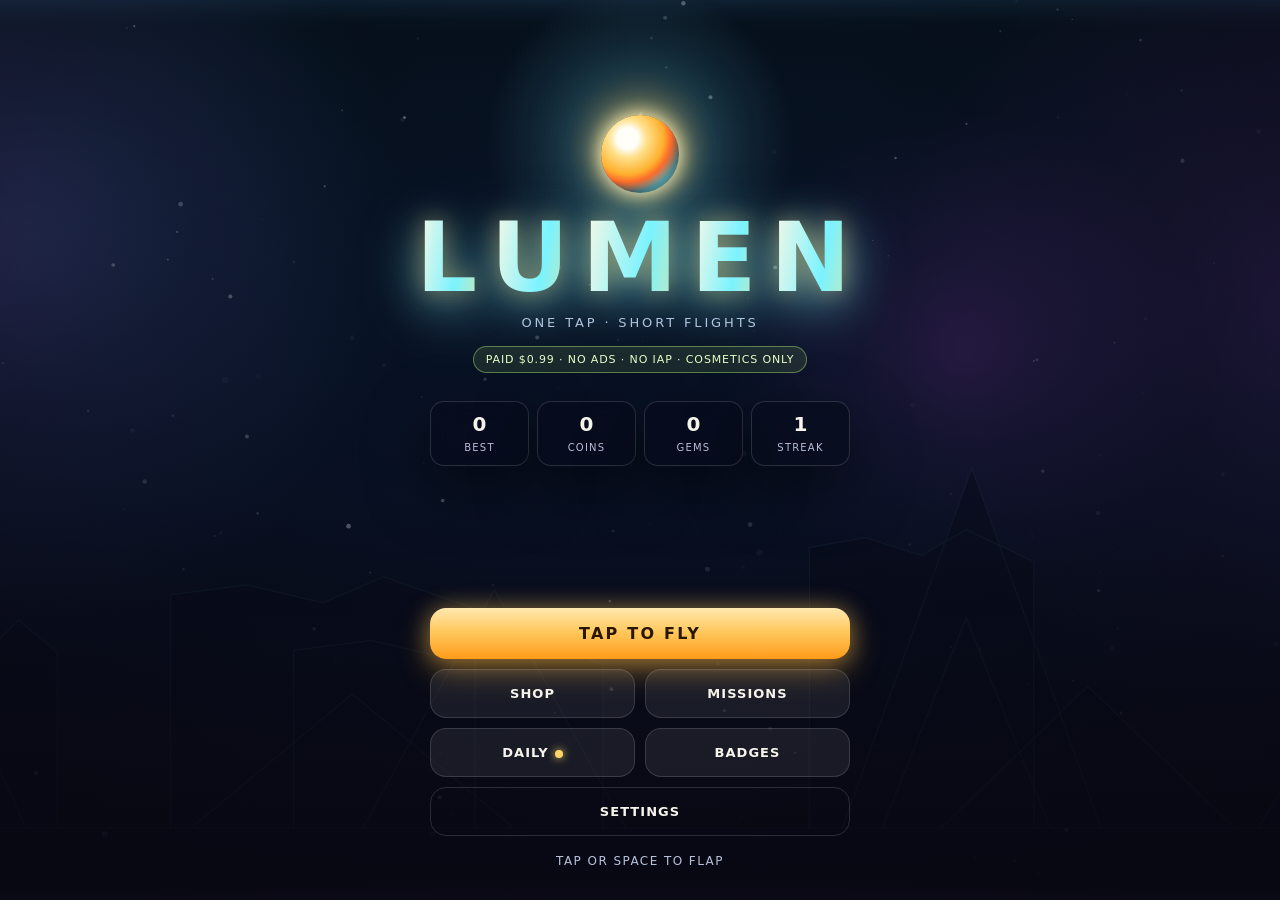
==== Lumen.html @ 9047471d "Add Lumen game files. Commit index.html, styles.css, game.js, README.md, and Lumen.html unchanged.  " ====
<!DOCTYPE html>
<html lang="en">
<head>
  <meta charset="UTF-8" />
  <meta name="viewport" content="width=device-width, initial-scale=1, maximum-scale=1, user-scalable=no, viewport-fit=cover" />
  <meta name="theme-color" content="#070815" />
  <meta name="apple-mobile-web-app-capable" content="yes" />
  <meta name="apple-mobile-web-app-status-bar-style" content="black-translucent" />
  <meta name="mobile-web-app-capable" content="yes" />
  <meta name="description" content="Lumen — a $0.99 one-tap arcade flyer. No ads, no IAP, short flights." />
  <title>Lumen</title>
  <link rel="icon" href="data:image/svg+xml,%3Csvg xmlns='http://www.w3.org/2000/svg' viewBox='0 0 64 64'%3E%3Cdefs%3E%3CradialGradient id='g' cx='50%25' cy='50%25' r='50%25'%3E%3Cstop offset='0' stop-color='%23fff6d4'/%3E%3Cstop offset='.45' stop-color='%23ffc75a'/%3E%3Cstop offset='1' stop-color='%23070815'/%3E%3C/radialGradient%3E%3C/defs%3E%3Ccircle cx='32' cy='32' r='28' fill='url(%23g)'/%3E%3C/svg%3E" />
  <style>
/* Lumen — premium dark-sky UI. Cool flow background, gold rewards, danger rims. */
:root {
  --bg: #070b18;
  --bg-2: #12142c;
  --ink: #f7f4ec;
  --ink-dim: #b7c0d9;
  --gold: #ffd56a;
  --gold-2: #ffb02e;
  --cyan: #7af3ff;
  --pink: #ff6ad5;
  --lime: #c6ff7a;
  --danger: #ff4d5e;
  --panel: rgba(8, 12, 28, 0.72);
  --stroke: rgba(255, 255, 255, 0.14);
  --shadow: 0 22px 60px rgba(0, 0, 0, 0.5);
  --radius: 18px;
  --safe-top: env(safe-area-inset-top, 0px);
  --safe-bottom: env(safe-area-inset-bottom, 0px);
}

* { box-sizing: border-box; margin: 0; padding: 0; }

html, body {
  width: 100%;
  height: 100%;
  height: 100dvh;
  min-height: 100%;
  min-height: -webkit-fill-available;
  overflow: hidden;
  background: var(--bg);
  color: var(--ink);
  font-family: "Avenir Next", "Segoe UI", "SF Pro Display", ui-rounded, system-ui, sans-serif;
  -webkit-font-smoothing: antialiased;
  user-select: none;
  -webkit-user-select: none;
  touch-action: none;
  -webkit-tap-highlight-color: transparent;
}

#app {
  position: relative;
  width: 100%;
  height: 100%;
  overflow: hidden;
}

#game {
  position: absolute;
  inset: 0;
  width: 100%;
  height: 100%;
  display: block;
  z-index: 0;
  pointer-events: none;
}

/* HUD */
#hud {
  position: absolute;
  inset: 0;
  pointer-events: none;
  z-index: 3;
}

#score {
  position: absolute;
  top: calc(22px + var(--safe-top));
  left: 0;
  right: 0;
  text-align: center;
  font-size: 68px;
  font-weight: 800;
  letter-spacing: -2px;
  line-height: 1;
  color: #fff;
  text-shadow:
    0 0 18px rgba(122, 243, 255, .35),
    0 8px 28px rgba(0,0,0,.55);
}

#combo {
  position: absolute;
  top: calc(96px + var(--safe-top));
  left: 0;
  right: 0;
  text-align: center;
  font-size: 18px;
  font-weight: 800;
  color: var(--gold);
  letter-spacing: 3px;
  text-transform: uppercase;
  opacity: 0;
  transform: scale(.8);
  transition: opacity .2s ease, transform .25s cubic-bezier(.2,.8,.2,1);
  text-shadow: 0 0 16px rgba(255, 213, 106, .55);
}
#combo.show { opacity: 1; transform: scale(1); }
#combo.frenzy {
  color: #ff8a5a;
  text-shadow: 0 0 18px rgba(255, 80, 90, .65), 0 0 32px rgba(255, 213, 106, .4);
}

#hud-right {
  position: absolute;
  top: calc(18px + var(--safe-top));
  right: 16px;
  display: flex;
  flex-direction: column;
  gap: 6px;
  align-items: flex-end;
  font-size: 14px;
  font-weight: 700;
}
.pill {
  display: inline-flex;
  align-items: center;
  gap: 6px;
  background: rgba(8,10,22,.62);
  border: 1px solid var(--stroke);
  border-radius: 999px;
  padding: 6px 11px;
  backdrop-filter: blur(10px);
  -webkit-backdrop-filter: blur(10px);
  box-shadow: 0 6px 16px rgba(0,0,0,.25);
}
.dot {
  width: 9px;
  height: 9px;
  border-radius: 50%;
  display: inline-block;
}
.dot.gold { background: var(--gold); box-shadow: 0 0 10px var(--gold); }
.dot.cyan { background: var(--cyan); box-shadow: 0 0 10px var(--cyan); }

#toast {
  position: absolute;
  left: 50%;
  top: 38%;
  transform: translate(-50%, -50%) scale(.86);
  font-size: 30px;
  font-weight: 800;
  letter-spacing: .6px;
  text-align: center;
  pointer-events: none;
  z-index: 5;
  opacity: 0;
  text-shadow: 0 8px 28px rgba(0,0,0,.65), 0 0 22px rgba(122, 243, 255, .35);
  transition: opacity .22s ease, transform .28s cubic-bezier(.2,.8,.2,1);
}
#toast.show {
  opacity: 1;
  transform: translate(-50%, -50%) scale(1);
}

/* Screens & modals */
.screen, .modal {
  position: absolute;
  inset: 0;
  z-index: 8;
  display: flex;
  flex-direction: column;
  align-items: center;
  padding: calc(24px + var(--safe-top)) 22px calc(24px + var(--safe-bottom));
  background: linear-gradient(180deg, rgba(7,11,24,.18) 0%, rgba(7,11,24,.55) 48%, rgba(7,8,18,.84) 100%);
  overflow: hidden auto;
  overscroll-behavior: contain;
  touch-action: pan-y;
  -webkit-overflow-scrolling: touch;
}

.hidden { display: none !important; }

.brand {
  margin-top: 7vh;
  text-align: center;
  position: relative;
}
.brand::before {
  content: "";
  position: absolute;
  left: 50%;
  top: 18%;
  width: 320px;
  height: 320px;
  transform: translate(-50%, -50%);
  background:
    radial-gradient(circle, rgba(255, 213, 106, .32) 0%, rgba(122, 243, 255, .14) 32%, transparent 68%);
  pointer-events: none;
  z-index: -1;
  animation: aura 4.4s ease-in-out infinite;
  border-radius: 50%;
}
.brand h1 {
  font-size: clamp(58px, 17vw, 96px);
  font-weight: 800;
  letter-spacing: .14em;
  line-height: .9;
  background: linear-gradient(100deg, #fff8e4 0%, #7af3ff 28%, #ffe08a 55%, #ff9ad5 78%, #fff8e4 100%);
  background-size: 220% 100%;
  -webkit-background-clip: text;
  background-clip: text;
  color: transparent;
  filter: drop-shadow(0 10px 28px rgba(122, 243, 255, .32));
  animation: logo-shift 6.5s ease-in-out infinite;
}
.tagline {
  margin-top: 14px;
  color: var(--ink-dim);
  font-size: 13px;
  letter-spacing: .22em;
  text-transform: uppercase;
}
.price-badge {
  margin: 16px auto 0;
  display: inline-flex;
  gap: 8px;
  align-items: center;
  font-size: 11px;
  letter-spacing: .08em;
  text-transform: uppercase;
  color: #e7ffc8;
  border: 1px solid rgba(198, 255, 122, .4);
  background: rgba(198, 255, 122, .1);
  border-radius: 999px;
  padding: 6px 12px;
}

.stats-row {
  display: grid;
  grid-template-columns: repeat(4, 1fr);
  gap: 8px;
  margin-top: 28px;
  width: min(420px, 100%);
}
.stat {
  min-width: 0;
  background: var(--panel);
  border: 1px solid var(--stroke);
  border-radius: 14px;
  padding: 10px 8px;
  text-align: center;
  box-shadow: var(--shadow);
  backdrop-filter: blur(12px);
  -webkit-backdrop-filter: blur(12px);
}
.stat b { display: block; font-size: 20px; }
.stat span { color: var(--ink-dim); font-size: 10px; letter-spacing: .12em; text-transform: uppercase; }

.actions {
  margin-top: auto;
  width: min(420px, 100%);
  display: flex;
  flex-direction: column;
  gap: 10px;
  padding-bottom: 8px;
}
.btn {
  appearance: none;
  border: 1px solid var(--stroke);
  background: rgba(255,255,255,.07);
  color: var(--ink);
  font: inherit;
  font-weight: 700;
  letter-spacing: .08em;
  text-transform: uppercase;
  font-size: 13px;
  padding: 16px 18px;
  border-radius: 16px;
  cursor: pointer;
  width: 100%;
  touch-action: manipulation;
  -webkit-tap-highlight-color: transparent;
  transition: transform .16s cubic-bezier(.2,.8,.2,1), background .16s, box-shadow .2s;
}
.btn:hover { background: rgba(255,255,255,.12); }
.btn:active { transform: scale(.97); }
.btn.primary {
  background: linear-gradient(180deg, #ffe9b0 0%, #ffc75a 48%, #ff9b1a 100%);
  color: #2a1600;
  border: none;
  box-shadow: 0 10px 32px rgba(255, 176, 46, .45), 0 0 22px rgba(255, 213, 106, .35);
  font-size: 16px;
  letter-spacing: .14em;
  animation: cta-pulse 2.4s ease-in-out infinite;
}
.btn.gold {
  background: linear-gradient(180deg, #ffe08a, #ffb02e);
  color: #2a1a00;
  border: none;
}
.btn.ghost { background: transparent; }
.btn.row {
  display: flex;
  gap: 10px;
  padding: 0;
  background: none;
  border: none;
  width: 100%;
  animation: none;
}
.btn.row > .btn { flex: 1; }

.hint {
  text-align: center;
  color: var(--ink-dim);
  font-size: 12px;
  letter-spacing: .12em;
  text-transform: uppercase;
  margin-top: 8px;
}

/* Game over */
#screen-over { justify-content: safe center; padding-top: 12px; padding-bottom: 12px; }
.over-card {
  width: min(440px, 100%);
  background: var(--panel);
  border: 1px solid var(--stroke);
  border-radius: 24px;
  padding: 12px 18px 14px;
  box-shadow: var(--shadow), 0 0 40px rgba(122, 243, 255, .08);
  backdrop-filter: blur(18px);
  -webkit-backdrop-filter: blur(18px);
  text-align: center;
}
.over-kicker {
  color: var(--gold);
  font-size: 13px;
  letter-spacing: .18em;
  text-transform: uppercase;
  min-height: 1.2em;
  font-weight: 800;
  text-shadow: 0 0 14px rgba(255, 213, 106, .45);
}
.over-card h2 {
  display: none;
}
#over-score {
  font-size: 56px;
  font-weight: 800;
  letter-spacing: -2px;
  line-height: 1;
  margin: 0 0 2px;
  text-shadow: 0 0 24px rgba(122, 243, 255, .25);
}
#over-best { color: var(--ink-dim); font-size: 14px; }
#over-away {
  margin-top: 8px;
  font-weight: 700;
  color: var(--cyan);
  min-height: 1.3em;
}
.earn-row {
  display: flex;
  justify-content: center;
  gap: 16px;
  margin: 12px 0 4px;
  font-weight: 700;
  color: var(--gold);
}
.progress-block { margin: 16px 0 8px; text-align: left; }
.progress-label {
  display: flex;
  justify-content: space-between;
  font-size: 11px;
  letter-spacing: .1em;
  text-transform: uppercase;
  color: var(--ink-dim);
  margin-bottom: 6px;
}
.bar {
  height: 8px;
  background: rgba(255,255,255,.08);
  border-radius: 99px;
  overflow: hidden;
}
.bar > span {
  display: block;
  height: 100%;
  width: 0;
  border-radius: 99px;
  background: linear-gradient(90deg, var(--cyan), var(--gold));
  box-shadow: 0 0 10px rgba(255, 213, 106, .45);
  transition: width .55s cubic-bezier(.2,.8,.2,1);
}
.mission-mini {
  text-align: left;
  margin: 10px 0 14px;
  font-size: 13px;
  color: var(--ink-dim);
}
.mission-mini li { list-style: none; padding: 4px 0; }
.mission-mini .done { color: var(--lime); }

/* Modals */
.modal { z-index: 10; background: rgba(5,8,18,.86); }
.modal-card {
  width: min(520px, 100%);
  margin: auto;
  background: var(--panel);
  border: 1px solid var(--stroke);
  border-radius: 24px;
  padding: 20px 18px 16px;
  box-shadow: var(--shadow);
  max-height: 100%;
  overflow: auto;
  backdrop-filter: blur(18px);
  -webkit-backdrop-filter: blur(18px);
}
.modal-card h2 {
  letter-spacing: .16em;
  text-transform: uppercase;
  font-size: 16px;
  margin-bottom: 4px;
}
.sub { color: var(--ink-dim); font-size: 13px; margin-bottom: 14px; }

.shop-grid, .ach-list {
  display: grid;
  gap: 10px;
}
.shop-grid { grid-template-columns: 1fr 1fr; }
.item, .ach {
  border: 1px solid var(--stroke);
  background: rgba(255,255,255,.04);
  border-radius: 16px;
  padding: 12px;
  text-align: left;
  cursor: pointer;
  color: inherit;
  font: inherit;
  touch-action: manipulation;
  transition: transform .16s ease, border-color .16s ease, box-shadow .16s ease;
}
.item:active, .ach:active { transform: scale(.98); }
.item.owned { border-color: rgba(122,243,255,.4); }
.item.equipped { border-color: var(--gold); box-shadow: 0 0 0 1px rgba(255,213,106,.55) inset, 0 0 16px rgba(255,213,106,.15); }
.item h3, .ach h3 { font-size: 14px; letter-spacing: .04em; }
.item p, .ach p { color: var(--ink-dim); font-size: 12px; margin-top: 4px; }
.price { color: var(--gold); font-weight: 700; font-size: 12px; margin-top: 8px; }
.swatch {
  width: 100%;
  height: 36px;
  border-radius: 10px;
  margin-bottom: 8px;
  background: radial-gradient(circle at 50% 50%, #fff, #888);
}

.section-title {
  margin: 16px 0 8px;
  font-size: 11px;
  letter-spacing: .16em;
  text-transform: uppercase;
  color: var(--ink-dim);
}

/* Calendar */
.streak-hero {
  display: flex;
  justify-content: space-between;
  align-items: center;
  background: rgba(255,255,255,.04);
  border: 1px solid var(--stroke);
  border-radius: 16px;
  padding: 12px 14px;
  margin-bottom: 14px;
}
.streak-hero b { font-size: 28px; }
.week {
  display: grid;
  grid-template-columns: repeat(7, 1fr);
  gap: 6px;
  margin-bottom: 14px;
}
.day {
  border: 1px solid var(--stroke);
  border-radius: 12px;
  padding: 8px 4px;
  text-align: center;
  font-size: 11px;
  background: rgba(255,255,255,.03);
}
.day .n { font-weight: 800; font-size: 14px; }
.day.claimed { border-color: rgba(198,255,122,.5); background: rgba(198,255,122,.1); }
.day.today { border-color: var(--gold); box-shadow: 0 0 12px rgba(255,213,106,.25); }
.month {
  display: grid;
  grid-template-columns: repeat(7, 1fr);
  gap: 4px;
}
.mday {
  aspect-ratio: 1;
  display: grid;
  place-items: center;
  font-size: 11px;
  border-radius: 8px;
  color: var(--ink-dim);
}
.mday.claimed { background: rgba(122,243,255,.18); color: var(--ink); }
.mday.today { outline: 1px solid var(--gold); color: var(--gold); }

.wallet {
  display: flex;
  gap: 10px;
  justify-content: flex-end;
  margin-bottom: 10px;
  font-weight: 700;
  font-size: 13px;
}

.toggle-row {
  display: flex;
  justify-content: space-between;
  align-items: center;
  padding: 12px 0;
  border-bottom: 1px solid var(--stroke);
  font-size: 14px;
}

.claim-dot {
  display: inline-block;
  width: 8px;
  height: 8px;
  margin-left: 6px;
  border-radius: 50%;
  background: var(--gold);
  box-shadow: 0 0 8px var(--gold);
  vertical-align: middle;
}

.enter .brand,
.enter .stats-row,
.enter .actions,
.enter .over-card,
.enter .modal-card {
  animation: rise .5s cubic-bezier(.2,.85,.2,1);
}

@keyframes logo-shift {
  0%, 100% { background-position: 0% 50%; }
  50% { background-position: 100% 50%; }
}
@keyframes aura {
  0%, 100% { opacity: .75; transform: translate(-50%, -50%) scale(1); }
  50% { opacity: 1; transform: translate(-50%, -50%) scale(1.12); }
}
@keyframes cta-pulse {
  0%, 100% { box-shadow: 0 10px 32px rgba(255, 176, 46, .42), 0 0 18px rgba(255, 213, 106, .3); }
  50% { box-shadow: 0 12px 40px rgba(255, 176, 46, .62), 0 0 28px rgba(255, 213, 106, .5); }
}
@keyframes rise {
  from { opacity: 0; transform: translateY(22px) scale(.97); }
  to { opacity: 1; transform: none; }
}

@media (max-height: 700px) {
  .brand { margin-top: 3vh; }
  .brand h1 { font-size: 56px; }
  #over-score { font-size: 52px; }
}

/* Animated title logo */
.logo-mark {
  width: 78px;
  height: 78px;
  margin: 28px auto 22px;
  border-radius: 50%;
  background:
    radial-gradient(circle at 34% 30%, #fffef8 0 14%, #ffe08a 26%, #ffb02e 48%, #ff6a2a 58%, transparent 72%),
    radial-gradient(circle at 68% 70%, rgba(122,243,255,.7), transparent 55%);
  box-shadow:
    0 0 18px rgba(255, 246, 200, .95),
    0 0 36px rgba(255, 213, 106, .85),
    0 0 70px rgba(122, 243, 255, .5);
  animation: logo-orb 2.6s ease-in-out infinite;
  position: relative;
}
.logo-mark::after,
.logo-mark::before { content: none; }

.brand h1 span {
  display: inline-block;
  background: linear-gradient(100deg, #fff8e4 0%, #7af3ff 28%, #ffe08a 55%, #ff9ad5 78%, #fff8e4 100%);
  background-size: 220% 100%;
  -webkit-background-clip: text;
  background-clip: text;
  color: transparent;
  animation: letter-float 3.2s ease-in-out infinite, logo-shift 6.5s ease-in-out infinite;
  filter: drop-shadow(0 0 12px rgba(255, 213, 106, .45)) drop-shadow(0 8px 22px rgba(122, 243, 255, .4));
}
.brand h1 span:nth-child(2) { animation-delay: .08s, 0s; }
.brand h1 span:nth-child(3) { animation-delay: .16s, 0s; }
.brand h1 span:nth-child(4) { animation-delay: .24s, 0s; }
.brand h1 span:nth-child(5) { animation-delay: .32s, 0s; }

@keyframes logo-orb {
  0%, 100% { box-shadow:
    0 0 18px rgba(255, 246, 200, .95),
    0 0 36px rgba(255, 213, 106, .85),
    0 0 70px rgba(122, 243, 255, .5); }
  50% { box-shadow:
    0 0 22px rgba(255, 246, 200, 1),
    0 0 48px rgba(255, 213, 106, .95),
    0 0 90px rgba(122, 243, 255, .65); }
}
@keyframes logo-ring {
  0% { transform: translateX(-50%) scale(.85); opacity: .8; }
  100% { transform: translateX(-50%) scale(1.45); opacity: 0; }
}
@keyframes letter-float {
  0%, 100% { transform: translateY(0) scale(1); }
  50% { transform: translateY(-9px) scale(1.04); }
}

/* End-of-run tally */
.tally {
  list-style: none;
  margin: 8px 0 2px;
  text-align: left;
  font-size: 13px;
}
.tally li {
  display: flex;
  justify-content: space-between;
  padding: 3px 0;
  border-bottom: 1px solid rgba(255,255,255,.06);
  color: var(--ink-dim);
  letter-spacing: .06em;
  text-transform: uppercase;
  font-size: 11px;
}
.tally li b {
  color: var(--ink);
  font-size: 14px;
  letter-spacing: 0;
  text-transform: none;
}
.tally li.pop b {
  animation: tally-pop .28s cubic-bezier(.2,.8,.2,1);
  color: var(--gold);
}

@keyframes tally-pop {
  from { transform: scale(1.25); color: #fff; }
  to { transform: scale(1); }
}

/* Treasure chest */
.chest-card {
  width: min(440px, 100%);
  margin-top: auto;
  margin-bottom: auto;
  background: var(--panel);
  border: 1px solid var(--stroke);
  border-radius: 24px;
  padding: 20px 20px 18px;
  box-shadow: var(--shadow), 0 0 50px rgba(255, 213, 106, .15);
  backdrop-filter: blur(18px);
  -webkit-backdrop-filter: blur(18px);
  text-align: center;
}
.chest-kicker {
  color: var(--gold);
  letter-spacing: .2em;
  text-transform: uppercase;
  font-size: 12px;
  font-weight: 800;
}
.chest-kicker { margin-bottom: 6px; }
.chest-visual {
  width: 168px;
  height: 150px;
  margin: 8px auto 10px;
  position: relative;
  filter: drop-shadow(0 12px 28px rgba(0,0,0,.5));
  overflow: visible;
}
.chest-body {
  position: absolute;
  left: 18px;
  right: 18px;
  bottom: 8px;
  height: 54px;
  background: linear-gradient(180deg, #e8b14a, #b07518);
  border-radius: 6px 6px 10px 10px;
  box-shadow: inset 0 2px 0 rgba(255,255,255,.3);
}
.chest-body::after {
  content: "";
  position: absolute;
  left: 50%;
  top: 12px;
  width: 16px;
  height: 16px;
  transform: translateX(-50%);
  border-radius: 50%;
  background: radial-gradient(circle at 35% 35%, #fff6c8, #ffd56a 40%, #c47a10);
  box-shadow: 0 0 10px rgba(255, 213, 106, .8);
}
.chest-lid {
  position: absolute;
  left: 14px;
  right: 14px;
  top: 48px;
  height: 36px;
  background: linear-gradient(180deg, #ffe08a, #d89a2a);
  border-radius: 12px 12px 4px 4px;
  transform-origin: 10px 90%;
  transition: transform .45s cubic-bezier(.2,.8,.2,1);
  z-index: 2;
  box-shadow: inset 0 2px 0 rgba(255,255,255,.35);
}
.chest-visual.open .chest-lid {
  transform: rotate(-52deg);
}
.chest-visual.closed .chest-lid { top: 48px; }
.chest-kicker { position: relative; z-index: 4; }
.chest-glow {
  position: absolute;
  left: 50%;
  top: 40%;
  width: 20px;
  height: 20px;
  border-radius: 50%;
  background: #fff6c8;
  transform: translate(-50%, -50%) scale(0);
  opacity: 0;
  box-shadow: 0 0 30px 12px rgba(255, 213, 106, .8);
  transition: transform .5s ease, opacity .5s ease;
}
.chest-visual.open .chest-glow {
  transform: translate(-50%, -80%) scale(1.8);
  opacity: 1;
}
.chest-loot {
  list-style: none;
  min-height: 48px;
  margin: 8px 0 14px;
}
.chest-loot li {
  padding: 6px 0;
  font-weight: 700;
  color: var(--gold);
  opacity: 0;
  transform: translateY(8px);
  animation: loot-in .35s ease forwards;
}
.chest-loot li:nth-child(2) { animation-delay: .12s; }
.chest-loot li:nth-child(3) { animation-delay: .24s; }
.chest-loot li:nth-child(4) { animation-delay: .36s; }
@keyframes loot-in {
  to { opacity: 1; transform: none; }
}

#btn-open-chest { margin-top: 10px; }

</style>
</head>
<body>
  <div id="app">
    <canvas id="game"></canvas>

    <div id="hud" class="hidden">
      <div id="score">0</div>
      <div id="combo">x2</div>
      <div id="hud-right">
        <div class="pill"><i class="dot gold"></i><span id="hud-coins">0</span></div>
        <div class="pill"><i class="dot cyan"></i><span id="hud-gems">0</span></div>
      </div>
    </div>
    <div id="toast"></div>

    <div id="screen-title" class="screen">
      <div class="brand">
        <div class="logo-mark" aria-hidden="true"></div>
        <h1><span>L</span><span>U</span><span>M</span><span>E</span><span>N</span></h1>
        <div class="tagline">One tap · short flights</div>
        <div class="price-badge">Paid $0.99 · No ads · No IAP · Cosmetics only</div>
      </div>
      <div class="stats-row">
        <div class="stat"><b id="title-best">0</b><span>Best</span></div>
        <div class="stat"><b id="title-coins">0</b><span>Coins</span></div>
        <div class="stat"><b id="title-gems">0</b><span>Gems</span></div>
        <div class="stat"><b id="title-streak">0</b><span>Streak</span></div>
      </div>
      <div class="actions">
        <button class="btn primary" id="btn-play">Tap to fly</button>
        <div class="btn row">
          <button class="btn" id="btn-shop">Shop</button>
          <button class="btn" id="btn-missions">Missions</button>
        </div>
        <div class="btn row">
          <button class="btn" id="btn-daily">Daily</button>
          <button class="btn" id="btn-achievements">Badges</button>
        </div>
        <button class="btn ghost" id="btn-settings">Settings</button>
        <div class="hint">Tap or space to flap</div>
      </div>
    </div>

    <div id="screen-over" class="screen hidden">
      <div class="over-card">
        <div class="over-kicker" id="over-kicker"></div>
        <h2>Flight</h2>
        <div id="over-score">0</div>
        <div id="over-best">Best 0</div>
        <div id="over-away"></div>
        <ul class="tally" id="over-tally"></ul>
        <div class="earn-row">
          <span id="over-coins">+0 coins</span>
          <span id="over-gems">+0 gems</span>
        </div>
        <div class="progress-block">
          <div class="progress-label">
            <span id="unlock-label">Next unlock</span>
            <span id="unlock-frac">0 / 0</span>
          </div>
          <div class="bar"><span id="unlock-bar"></span></div>
        </div>
        <ul class="mission-mini" id="over-missions"></ul>
        <button class="btn primary" id="btn-restart">Tap to fly again</button>
        <button class="btn gold hidden" id="btn-open-chest">Open the chest</button>
        <div class="btn row" style="margin-top:10px">
          <button class="btn" id="btn-over-shop">Shop</button>
          <button class="btn" id="btn-over-menu">Menu</button>
        </div>
        <div class="hint" style="margin-top:12px">Instant restart · under a second</div>
      </div>
    </div>


    <div id="screen-chest" class="screen hidden">
      <div class="chest-card">
        <div class="chest-kicker">Flight spoils</div>
        <div id="chest-visual" class="chest-visual closed">
          <div class="chest-lid"></div>
          <div class="chest-body"></div>
          <div class="chest-glow"></div>
        </div>
        <h2 id="chest-title">A light-chest</h2>
        <p class="sub" id="chest-sub">Something stirs inside.</p>
        <ul class="chest-loot" id="chest-loot"></ul>
        <button class="btn primary" id="btn-chest-open">Open</button>
        <button class="btn hidden" id="btn-chest-done">Continue</button>
      </div>
    </div>
    <div id="modal-shop" class="modal hidden">
      <div class="modal-card">
        <h2>Shop</h2>
        <p class="sub">Cosmetic skins and trails only. Nothing here changes how the game plays.</p>
        <div class="wallet">
          <span><i class="dot gold"></i> <span data-coins>0</span></span>
          <span><i class="dot cyan"></i> <span data-gems>0</span></span>
        </div>
        <div class="section-title">Skins</div>
        <div class="shop-grid" id="shop-skins"></div>
        <div class="section-title">Trails</div>
        <div class="shop-grid" id="shop-trails"></div>
        <button class="btn" id="btn-shop-close" style="margin-top:16px">Close</button>
      </div>
    </div>

    <div id="modal-achievements" class="modal hidden">
      <div class="modal-card">
        <h2>Badges</h2>
        <p class="sub">Milestone achievements. Progress is saved on this device.</p>
        <div class="ach-list" id="ach-list"></div>
        <button class="btn" id="btn-ach-close" style="margin-top:16px">Close</button>
      </div>
    </div>

    <div id="modal-daily" class="modal hidden">
      <div class="modal-card">
        <h2>Daily light</h2>
        <p class="sub">Log in each day for a reward. Miss a day and the streak starts over — you can still fly anytime.</p>
        <div class="streak-hero">
          <div>
            <div class="section-title" style="margin:0">Current streak</div>
            <b id="daily-streak">0 days</b>
          </div>
          <div>
            <div class="section-title" style="margin:0">Longest</div>
            <b id="daily-longest">0</b>
          </div>
        </div>
        <div class="section-title">This week's rewards</div>
        <div class="week" id="daily-week"></div>
        <button class="btn gold" id="btn-claim-daily">Claim today's reward</button>
        <div class="section-title">Login calendar</div>
        <div class="month" id="daily-month"></div>
        <button class="btn" id="btn-daily-close" style="margin-top:16px">Close</button>
      </div>
    </div>

    <div id="modal-missions" class="modal hidden">
      <div class="modal-card">
        <h2>Daily missions</h2>
        <p class="sub" id="missions-date">Three fresh challenges every day.</p>
        <div class="ach-list" id="mission-list"></div>
        <button class="btn" id="btn-missions-close" style="margin-top:16px">Close</button>
      </div>
    </div>

    <div id="modal-settings" class="modal hidden">
      <div class="modal-card">
        <h2>Settings</h2>
        <p class="sub">Lumen is a paid $0.99 game. No ads, no in-app purchases, no pay-to-win. Everything is saved in this browser with localStorage.</p>
        <div class="toggle-row">
          <span>Sound</span>
          <button class="btn" id="tog-sound" style="width:auto;padding:8px 14px">On</button>
        </div>
        <div class="toggle-row">
          <span>Haptics</span>
          <button class="btn" id="tog-haptics" style="width:auto;padding:8px 14px">On</button>
        </div>
        <div class="toggle-row">
          <span>Games played</span>
          <b id="stat-games">0</b>
        </div>
        <div class="toggle-row">
          <span>Lifetime gates</span>
          <b id="stat-gates">0</b>
        </div>
        <button class="btn" id="btn-settings-close" style="margin-top:16px">Close</button>
      </div>
    </div>
  </div>
  <script>
// Lumen — one-tap arcade flyer. Paid $0.99 positioning: no ads, no IAP, cosmetics only.
(function () {
  "use strict";

  const STORAGE_KEY = "lumen.save.v1";
  const $ = (id) => document.getElementById(id);

  const SKINS = [
    { id: "ember",  name: "Ember",  desc: "The first light.",       coins: 0,   gems: 0, core: "#fff6d4", mid: "#ffb02e", glow: "#ff6a2a" },
    { id: "aurora", name: "Aurora", desc: "A northern ribbon.",     coins: 75,  gems: 0, core: "#f4ffff", mid: "#6ef0ff", glow: "#ff6ad5" },
    { id: "void",   name: "Void",   desc: "A quiet dark star.",     coins: 100, gems: 0, core: "#f0e7ff", mid: "#7a5cff", glow: "#2a0a4a" },
    { id: "ice",    name: "Ice",    desc: "Cold and precise.",      coins: 125, gems: 0, core: "#ffffff", mid: "#9de8ff", glow: "#3d8cff" },
    { id: "rose",   name: "Rose",   desc: "Warm dusk bloom.",       coins: 125, gems: 0, core: "#ffe8f4", mid: "#ff6ad5", glow: "#ff3d7a" },
    { id: "gold",   name: "Gold",   desc: "A little too proud.",    coins: 150, gems: 0, core: "#fff4c2", mid: "#ffc75a", glow: "#ff8a00" },
    { id: "toxic",  name: "Toxic",  desc: "Unreasonably bright.",   coins: 175, gems: 0, core: "#f5ffd4", mid: "#b6ff6a", glow: "#3dff7a" },
    { id: "nova",   name: "Nova",   desc: "A brief supernova.",     coins: 250, gems: 5, core: "#ffffff", mid: "#ffd6ff", glow: "#ff6ad5" },
    { id: "prism",  name: "Prism",  desc: "Every color at once.",   coins: 0,   gems: 20, core: "#ffffff", mid: "#6ef0ff", glow: "#ff6ad5", prism: true }
  ];

  const TRAILS = [
    { id: "spark",    name: "Spark",    desc: "Short bright sparks.", coins: 0,   gems: 0, style: "spark" },
    { id: "comet",    name: "Comet",    desc: "A long tapering tail.", coins: 80,  gems: 0, style: "comet" },
    { id: "ribbon",   name: "Ribbon",   desc: "A soft silk stream.", coins: 120, gems: 0, style: "ribbon" },
    { id: "stardust", name: "Stardust", desc: "Twinkling grit.",     coins: 150, gems: 0, style: "stardust" },
    { id: "ghost",    name: "Ghost",    desc: "Afterimages.",        coins: 180, gems: 0, style: "ghost" },
    { id: "fire",     name: "Fire",     desc: "A little reckless.",  coins: 200, gems: 0, style: "fire" },
    { id: "pixel",    name: "Pixel",    desc: "Chunky and honest.",  coins: 0,   gems: 10, style: "pixel" }
  ];

  const ACHIEVEMENTS = [
    { id: "first_flight", name: "First light",     desc: "Finish a flight.",                 test: (s) => s.games >= 1 },
    { id: "score_10",     name: "Warming up",      desc: "Score 10 in a single flight.",     test: (s) => s.best >= 10 },
    { id: "score_25",     name: "In the flow",     desc: "Score 25 in a single flight.",     test: (s) => s.best >= 25 },
    { id: "score_50",     name: "Lantern keeper",  desc: "Score 50 in a single flight.",     test: (s) => s.best >= 50 },
    { id: "score_100",    name: "Beacon",          desc: "Score 100 in a single flight.",    test: (s) => s.best >= 100 },
    { id: "games_10",     name: "Regular",         desc: "Play 10 flights.",                 test: (s) => s.games >= 10 },
    { id: "games_25",     name: "Night shift",     desc: "Play 25 flights.",                 test: (s) => s.games >= 25 },
    { id: "games_50",     name: "Devoted",         desc: "Play 50 flights.",                 test: (s) => s.games >= 50 },
    { id: "coins_100",    name: "Pocketful",       desc: "Collect 100 coins lifetime.",      test: (s) => s.totalCoins >= 100 },
    { id: "coins_500",    name: "Treasury",        desc: "Collect 500 coins lifetime.",      test: (s) => s.totalCoins >= 500 },
    { id: "first_gem",    name: "Sparkle",         desc: "Collect a gem.",                   test: (s) => s.totalGems >= 1 },
    { id: "first_skin",   name: "New coat",        desc: "Unlock a cosmetic skin.",          test: (s) => s.unlockedSkins.length >= 2 },
    { id: "first_trail",  name: "Afterglow",       desc: "Unlock a trail.",                  test: (s) => s.unlockedTrails.length >= 2 },
    { id: "streak_3",     name: "Three dawns",     desc: "Reach a 3-day login streak.",      test: (s) => s.longestStreak >= 3 },
    { id: "streak_7",     name: "Week of light",   desc: "Reach a 7-day login streak.",      test: (s) => s.longestStreak >= 7 },
    { id: "streak_14",    name: "Fortnight",       desc: "Reach a 14-day login streak.",     test: (s) => s.longestStreak >= 14 },
    { id: "near_5_run",   name: "Close shaves",    desc: "Get 5 near-misses in one flight.", test: (s) => s.bestNearRun >= 5 },
    { id: "combo_8",      name: "On fire",         desc: "Reach an 8x combo.",               test: (s) => s.bestCombo >= 8 },
    { id: "gates_200",    name: "Pathfinder",      desc: "Pass 200 gates lifetime.",         test: (s) => s.totalGates >= 200 },
    { id: "near_50",      name: "Brush with fate", desc: "50 near-misses lifetime.",         test: (s) => s.totalNearMisses >= 50 }
  ];

  const WEEK_REWARDS = [
    { coins: 25,  gems: 0 },
    { coins: 35,  gems: 0 },
    { coins: 45,  gems: 1 },
    { coins: 55,  gems: 0 },
    { coins: 70,  gems: 0 },
    { coins: 90,  gems: 2 },
    { coins: 120, gems: 5 }
  ];

  const MISSION_POOL = [
    { key: "runs20",     name: "Score 20 three times",   target: 3,  reward: { coins: 40, gems: 0 } },
    { key: "runs10",     name: "Score 10 five times",    target: 5,  reward: { coins: 35, gems: 0 } },
    { key: "score40",    name: "Score 40 in one flight", target: 1,  reward: { coins: 50, gems: 1 } },
    { key: "score25",    name: "Score 25 in one flight", target: 1,  reward: { coins: 30, gems: 0 } },
    { key: "coins15",    name: "Collect 15 coins",       target: 15, reward: { coins: 25, gems: 0 } },
    { key: "coins25",    name: "Collect 25 coins",       target: 25, reward: { coins: 40, gems: 0 } },
    { key: "gems2",      name: "Collect 2 gems",         target: 2,  reward: { coins: 20, gems: 1 } },
    { key: "games5",     name: "Play 5 flights",         target: 5,  reward: { coins: 20, gems: 0 } },
    { key: "near8",      name: "Get 8 near-misses",      target: 8,  reward: { coins: 35, gems: 0 } },
    { key: "near5run",   name: "5 near-misses in one go",target: 1,  reward: { coins: 45, gems: 1 } },
    { key: "combo5",     name: "Reach a 5x combo",       target: 1,  reward: { coins: 30, gems: 0 } },
    { key: "combo8",     name: "Reach an 8x combo",      target: 1,  reward: { coins: 50, gems: 1 } }
  ];

  function defaultSave() {
    return {
      v: 1,
      best: 0,
      coins: 0,
      gems: 0,
      totalCoins: 0,
      totalGems: 0,
      games: 0,
      totalScore: 0,
      totalGates: 0,
      totalNearMisses: 0,
      bestNearRun: 0,
      bestCombo: 0,
      equippedSkin: "ember",
      equippedTrail: "spark",
      unlockedSkins: ["ember"],
      unlockedTrails: ["spark"],
      achievements: {},
      streak: 0,
      longestStreak: 0,
      lastLogin: null,
      calendar: {},
      daily: { date: null, missions: [], rewardClaimed: false },
      settings: { sound: true, haptics: true }
    };
  }

  function pad(n) { return String(n).padStart(2, "0"); }

  function todayStr(d) {
    d = d || new Date();
    return d.getFullYear() + "-" + pad(d.getMonth() + 1) + "-" + pad(d.getDate());
  }

  function parseDay(s) {
    const [y, m, d] = s.split("-").map(Number);
    return new Date(y, m - 1, d);
  }

  function daysBetween(a, b) {
    const ms = parseDay(b) - parseDay(a);
    return Math.round(ms / 86400000);
  }

  function seeded(n) {
    let x = n >>> 0;
    return function () {
      x = (Math.imul(x, 1664525) + 1013904223) >>> 0;
      return x / 4294967296;
    };
  }

  function hashDate(dateStr) {
    return dateStr.split("-").reduce((a, b) => a * 33 + parseInt(b, 10), 7);
  }

  function rollMissions(dateStr) {
    const rng = seeded(hashDate(dateStr) + 90210);
    const pool = MISSION_POOL.slice();
    const picked = [];
    while (picked.length < 3 && pool.length) {
      const i = Math.floor(rng() * pool.length);
      const m = pool.splice(i, 1)[0];
      picked.push({
        key: m.key,
        name: m.name,
        target: m.target,
        reward: { coins: m.reward.coins, gems: m.reward.gems },
        progress: 0,
        done: false,
        claimed: false
      });
    }
    return picked;
  }

  let save = defaultSave();

  function persist() {
    try { localStorage.setItem(STORAGE_KEY, JSON.stringify(save)); } catch (e) { /* private mode */ }
  }

  function load() {
    try {
      const raw = localStorage.getItem(STORAGE_KEY);
      if (!raw) return;
      const data = JSON.parse(raw);
      save = Object.assign(defaultSave(), data);
      save.settings = Object.assign(defaultSave().settings, data.settings || {});
      save.daily = Object.assign(defaultSave().daily, data.daily || {});
      if (!Array.isArray(save.unlockedSkins)) save.unlockedSkins = ["ember"];
      if (!Array.isArray(save.unlockedTrails)) save.unlockedTrails = ["spark"];
    } catch (e) {
      save = defaultSave();
    }
  }

  function refreshDaily() {
    const today = todayStr();
    if (save.lastLogin !== today) {
      if (save.lastLogin && daysBetween(save.lastLogin, today) === 1) save.streak += 1;
      else save.streak = 1;
      save.longestStreak = Math.max(save.longestStreak || 0, save.streak);
      save.lastLogin = today;
      save.calendar = save.calendar || {};
      save.calendar[today] = Object.assign({ login: true, claimed: false }, save.calendar[today] || {});
      save.calendar[today].login = true;
      save.daily = { date: today, missions: rollMissions(today), rewardClaimed: false };
      persist();
      return true;
    }
    if (!save.daily || save.daily.date !== today || !save.daily.missions || !save.daily.missions.length) {
      save.daily = { date: today, missions: rollMissions(today), rewardClaimed: !!(save.daily && save.daily.rewardClaimed) };
      persist();
    }
    return false;
  }

  function addMissionProgress(key, amount) {
    const missions = (save.daily && save.daily.missions) || [];
    let changed = false;
    for (const m of missions) {
      if (m.key !== key || m.done) continue;
      m.progress = Math.min(m.target, (m.progress || 0) + amount);
      if (m.progress >= m.target) {
        m.done = true;
        changed = true;
        toast("Mission complete!");
        sfx.mission();
      }
      changed = true;
    }
    if (changed) persist();
  }

  function claimMission(index) {
    const m = save.daily.missions[index];
    if (!m || !m.done || m.claimed) return;
    m.claimed = true;
    grant(m.reward.coins, m.reward.gems);
    persist();
    sfx.claim();
    vibrate([12, 30, 12]);
    renderMissions();
    refreshChrome();
  }

  function grant(coins, gems) {
    coins = coins || 0;
    gems = gems || 0;
    save.coins += coins;
    save.gems += gems;
    save.totalCoins += coins;
    save.totalGems += gems;
  }

  function weekIndex() {
    return Math.max(0, (save.streak - 1) % 7);
  }

  function claimDaily() {
    const today = todayStr();
    if (save.daily.rewardClaimed) return;
    const reward = WEEK_REWARDS[weekIndex()];
    grant(reward.coins, reward.gems);
    save.daily.rewardClaimed = true;
    save.calendar[today] = save.calendar[today] || { login: true, claimed: false };
    save.calendar[today].claimed = true;
    persist();
    sfx.claim();
    vibrate([20, 40, 20, 40, 40]);
    toast("Daily reward claimed");
    checkAchievements();
    renderDaily();
    refreshChrome();
  }

  function checkAchievements() {
    const unlocked = [];
    for (const a of ACHIEVEMENTS) {
      if (save.achievements[a.id]) continue;
      if (a.test(save)) {
        save.achievements[a.id] = Date.now();
        unlocked.push(a);
      }
    }
    if (unlocked.length) {
      persist();
      const first = unlocked[0];
      toast("Badge: " + first.name);
      sfx.achieve();
    }
    return unlocked;
  }

  // ——— Audio ———
  const sfx = {
    ctx: null,
    master: null,
    ensure() {
      if (this.ctx) return;
      try {
        const AC = window.AudioContext || window.webkitAudioContext;
        if (!AC) return;
        this.ctx = new AC();
        this.master = this.ctx.createGain();
        this.master.gain.value = 0.2;
        this.master.connect(this.ctx.destination);
      } catch (err) {
        this.ctx = null;
        this.master = null;
      }
    },
    resume() {
      try {
        this.ensure();
        if (this.ctx && this.ctx.state === "suspended") this.ctx.resume();
      } catch (err) { /* iOS may reject before a gesture */ }
    },
    enabled() { return save.settings.sound && this.ctx; },
    tone(opts) {
      if (!this.enabled()) return;
      const t0 = this.ctx.currentTime + (opts.delay || 0);
      const osc = this.ctx.createOscillator();
      const gain = this.ctx.createGain();
      osc.type = opts.type || "sine";
      osc.frequency.setValueAtTime(opts.freq, t0);
      if (opts.slide) osc.frequency.exponentialRampToValueAtTime(Math.max(20, opts.slide), t0 + (opts.dur || 0.12));
      const vol = opts.vol == null ? 0.2 : opts.vol;
      gain.gain.setValueAtTime(0.0001, t0);
      gain.gain.exponentialRampToValueAtTime(vol, t0 + 0.01);
      gain.gain.exponentialRampToValueAtTime(0.0001, t0 + (opts.dur || 0.12));
      osc.connect(gain);
      gain.connect(this.master);
      osc.start(t0);
      osc.stop(t0 + (opts.dur || 0.12) + 0.02);
    },
    noise(dur, vol, slide) {
      if (!this.enabled()) return;
      const n = 0.2 * this.ctx.sampleRate;
      const buf = this.ctx.createBuffer(1, n, this.ctx.sampleRate);
      const data = buf.getChannelData(0);
      for (let i = 0; i < n; i++) data[i] = Math.random() * 2 - 1;
      const src = this.ctx.createBufferSource();
      src.buffer = buf;
      const filt = this.ctx.createBiquadFilter();
      filt.type = "lowpass";
      filt.frequency.value = slide || 1200;
      const gain = this.ctx.createGain();
      const t0 = this.ctx.currentTime;
      gain.gain.setValueAtTime(vol || 0.12, t0);
      gain.gain.exponentialRampToValueAtTime(0.0001, t0 + dur);
      src.connect(filt);
      filt.connect(gain);
      gain.connect(this.master);
      src.start();
      src.stop(t0 + dur + 0.02);
    },
    flap(combo) {
      const f = 420 + Math.min(18, combo) * 28;
      this.tone({ freq: f, slide: f * 1.4, dur: 0.07, type: "square", vol: 0.07 });
    },
    coin() { this.tone({ freq: 880, slide: 1320, dur: 0.1, type: "sine", vol: 0.16 }); },
    gem() {
      this.tone({ freq: 660, slide: 990, dur: 0.12, type: "triangle", vol: 0.16 });
      this.tone({ freq: 990, slide: 1320, dur: 0.14, type: "sine", vol: 0.12, delay: 0.06 });
    },
    gate(combo) {
      const f = 360 * Math.pow(1.05946, Math.min(16, combo));
      this.tone({ freq: f, slide: f * 1.25, dur: 0.09, type: "triangle", vol: 0.1 + Math.min(0.08, combo * 0.006) });
    },
    near() {
      this.tone({ freq: 240, slide: 180, dur: 0.16, type: "sawtooth", vol: 0.07 });
      this.tone({ freq: 720, dur: 0.08, type: "sine", vol: 0.08, delay: 0.04 });
    },
    death() {
      this.tone({ freq: 220, slide: 70, dur: 0.35, type: "sawtooth", vol: 0.14 });
      this.noise(0.28, 0.16, 700);
    },
    best() {
      [523, 659, 784, 1046].forEach((f, i) => this.tone({ freq: f, dur: 0.16, type: "triangle", vol: 0.14, delay: i * 0.09 }));
    },
    rare() {
      [880, 1108, 1320].forEach((f, i) => this.tone({ freq: f, dur: 0.12, type: "sine", vol: 0.13, delay: i * 0.07 }));
    },
    claim() {
      [523, 784, 1046].forEach((f, i) => this.tone({ freq: f, dur: 0.12, type: "triangle", vol: 0.12, delay: i * 0.07 }));
    },
    achieve() {
      [392, 523, 659, 784].forEach((f, i) => this.tone({ freq: f, dur: 0.14, type: "triangle", vol: 0.12, delay: i * 0.08 }));
    },
    mission() { this.tone({ freq: 700, slide: 1050, dur: 0.16, type: "triangle", vol: 0.14 }); },
    ui() { this.tone({ freq: 480, dur: 0.05, type: "sine", vol: 0.06 }); }
  };

  function vibrate(pattern) {
    if (!save.settings.haptics) return;
    try { if (navigator.vibrate) navigator.vibrate(pattern); } catch (e) { /* unsupported */ }
  }

  // ——— Toasts ———
  let toastTimer = 0;
  function toast(msg, ms) {
    const el = $("toast");
    el.textContent = msg;
    el.classList.add("show");
    clearTimeout(toastTimer);
    toastTimer = setTimeout(() => el.classList.remove("show"), ms || 900);
  }

  // ——— Canvas / world ———
  const canvas = $("game");
  const ctx = canvas.getContext("2d", { alpha: false });
  let W = 390, H = 844, DPR = 1;

  const gfx = {
    q: 2,
    fps: 60,
    acc: 0,
    frames: 0,
    bloom: document.createElement("canvas"),
    bctx: null,
    starsFar: [],
    starsNear: [],
    motes: [],
    nebula: [],
    sil: [],
    chroma: 0,
    pulse: 0
  };
  gfx.bctx = gfx.bloom.getContext("2d", { alpha: true });

  function viewportSize() {
    const vv = window.visualViewport;
    return {
      w: Math.max(1, Math.round((vv && vv.width) || window.innerWidth)),
      h: Math.max(1, Math.round((vv && vv.height) || window.innerHeight))
    };
  }

  function resizeBloom() {
    const scale = gfx.q >= 2 ? 0.5 : gfx.q >= 1 ? 0.4 : 0.28;
    const bw = Math.max(2, Math.floor(W * scale));
    const bh = Math.max(2, Math.floor(H * scale));
    if (gfx.bloom.width !== bw || gfx.bloom.height !== bh) {
      gfx.bloom.width = bw;
      gfx.bloom.height = bh;
    }
  }

  function resize() {
    const cap = gfx.q >= 1 ? 2 : 1.25;
    DPR = Math.min(cap, window.devicePixelRatio || 1);
    const vs = viewportSize();
    W = vs.w;
    H = vs.h;
    canvas.width = Math.max(1, Math.floor(W * DPR));
    canvas.height = Math.max(1, Math.floor(H * DPR));
    canvas.style.width = W + "px";
    canvas.style.height = H + "px";
    ctx.setTransform(DPR, 0, 0, DPR, 0, 0);
    resizeBloom();
  }

  function hexToRgb(h) {
    h = String(h).replace("#", "");
    if (h.length === 3) h = h[0] + h[0] + h[1] + h[1] + h[2] + h[2];
    return [parseInt(h.slice(0, 2), 16), parseInt(h.slice(2, 4), 16), parseInt(h.slice(4, 6), 16)];
  }
  function lerpColor(a, b, t) {
    const A = hexToRgb(a), B = hexToRgb(b);
    const r = (A[0] + (B[0] - A[0]) * t) | 0;
    const g = (A[1] + (B[1] - A[1]) * t) | 0;
    const bl = (A[2] + (B[2] - A[2]) * t) | 0;
    return "rgb(" + r + "," + g + "," + bl + ")";
  }
  function rgbaHex(h, a) {
    const c = hexToRgb(h);
    return "rgba(" + c[0] + "," + c[1] + "," + c[2] + "," + a + ")";
  }
  function isFrenzy() {
    return state.combo >= 8 || state.mulT > 0;
  }
  function themeAt() {
    const t = Math.min(1, (state.score || 0) / 40);
    const frenzy = isFrenzy();
    state.frenzy = frenzy;
    return {
      t, frenzy,
      sky0: lerpColor("#071422", frenzy ? "#220816" : "#140a2c", t),
      sky1: lerpColor("#0a1a36", frenzy ? "#2c0a24" : "#1a1240", t),
      sky2: lerpColor("#120814", frenzy ? "#2a0810" : "#1c0a22", t),
      nebA: frenzy ? [255, 70, 140] : [50, 190, 255],
      nebB: frenzy ? [255, 170, 50] : [210, 80, 255],
      rim: lerpColor("#7af3ff", "#ff5a4a", frenzy ? 1 : t),
      fillA: lerpColor("#15284c", "#3a1830", frenzy ? 1 : t),
      fillB: lerpColor("#24386a", "#4a2040", frenzy ? 1 : t),
      hazeTop: frenzy ? "rgba(255,120,90,0.16)" : "rgba(90,190,255,0.14)",
      hazeBot: frenzy ? "rgba(255,70,90,0.22)" : "rgba(180,70,200,0.14)"
    };
  }

  const stars = [];
  function seedStars() {
    stars.length = 0;
    gfx.starsFar.length = 0;
    gfx.starsNear.length = 0;
    gfx.motes.length = 0;
    gfx.nebula.length = 0;
    gfx.sil.length = 0;
    const rng = seeded(42);
    for (let i = 0; i < 70; i++) {
      gfx.starsFar.push({ x: rng(), y: rng() * 0.85, r: 0.4 + rng() * 1.1, a: 0.22 + rng() * 0.45, p: 0.08 + rng() * 0.1, tw: rng() * Math.PI * 2 });
    }
    for (let i = 0; i < 55; i++) {
      gfx.starsNear.push({ x: rng(), y: rng(), r: 0.7 + rng() * 1.8, a: 0.35 + rng() * 0.55, p: 0.28 + rng() * 0.25, tw: rng() * Math.PI * 2 });
    }
    stars.push.apply(stars, gfx.starsFar);
    for (let i = 0; i < 28; i++) {
      gfx.motes.push({ x: rng(), y: rng(), r: 1 + rng() * 2.2, a: 0.12 + rng() * 0.22, p: 0.45 + rng() * 0.3, vy: 4 + rng() * 10, tw: rng() * Math.PI * 2 });
    }
    for (let i = 0; i < 8; i++) {
      gfx.nebula.push({
        x: rng(), y: 0.08 + rng() * 0.7, r: 0.32 + rng() * 0.42,
        p: 0.03 + rng() * 0.08, tw: rng() * Math.PI * 2, k: i % 2
      });
    }
    // Distant crystal / city silhouettes
    let x = 0;
    while (x < 4) {
      const w = 0.08 + rng() * 0.18;
      const h = 0.12 + rng() * 0.28;
      const kind = rng() < 0.55 ? "crystal" : "spire";
      gfx.sil.push({ x: x + rng() * 0.05, w: w, h: h, kind: kind, p: 0.12 });
      x += w * 0.7 + 0.08;
    }
  }

  function setPlayInput(on) {
    canvas.style.pointerEvents = on ? "auto" : "none";
  }
  function showEnter(el) {
    if (!el) return;
    el.classList.remove("hidden");
    el.classList.remove("enter");
    void el.offsetWidth;
    el.classList.add("enter");
  }
  function pulseChroma(amt) {
    gfx.chroma = Math.max(gfx.chroma, amt || 0.7);
  }

  const R = 14;
  const GRAVITY = 1950;
  const FLAP = -460;
  const MAX_FALL = 980;
  const MAX_RISE = -760;
  const GATE_W = 58;
  const NEAR = 11;

  function pR() { return R * (state.scale || 1); }

  function refreshScale() {
    if (state.giantT > 0) state.scale = 1.55;
    else if (state.tinyT > 0) state.scale = 0.62;
    else state.scale = 1;
  }

  const POWER_META = {
    star:  { name: "2× score",  color: "#ffd6ff", dur: 8 },
    magnet:{ name: "Magnet",    color: "#c6ff7a", dur: 6 },
    shield:{ name: "Shield",    color: "#ffffff", dur: 0 },
    slow:  { name: "Slow-mo",   color: "#9ad8ff", dur: 4.2 },
    giant: { name: "Giant",     color: "#ffb02e", dur: 6 },
    tiny:  { name: "Tiny",      color: "#e2c6ff", dur: 6 },
    phase: { name: "Phase",     color: "#b8f3ff", dur: 3.6 },
    rain:  { name: "Coin rain", color: "#ffd56a", dur: 2.2 },
    blast: { name: "Blaster",   color: "#ff8a5a", dur: 5.5 },
    heart: { name: "Revive",    color: "#ff6a8a", dur: 0 }
  };

  function applyPower(kind) {
    const meta = POWER_META[kind] || { name: kind, color: "#fff", dur: 4 };
    state.runPowers += 1;
    if (kind === "star") { state.mul = 2; state.mulT = 8; }
    else if (kind === "magnet") { state.magnetT = 6; }
    else if (kind === "shield") { state.shield = 1; }
    else if (kind === "slow") { state.slowT = 4.2; }
    else if (kind === "giant") { state.tinyT = 0; state.giantT = 6; }
    else if (kind === "tiny") { state.giantT = 0; state.tinyT = 6; }
    else if (kind === "phase") { state.phaseT = 3.6; }
    else if (kind === "rain") { state.rainT = 2.2; state.rainAcc = 0; }
    else if (kind === "blast") { state.blastT = 5.5; state.blastAcc = 0; }
    else if (kind === "heart") {
      if (!state.reviveUsed) state.reviveReady = 1;
    }
    refreshScale();
    floatText(meta.name, state.playerX, state.playerY - 36, meta.color);
    toast(meta.name + "!");
    sfx.rare();
    pulseChroma(0.6);
    vibrate([15, 25, 15]);
    return meta;
  }

  const state = {
    mode: "title",
    started: false,
    t: 0,
    playerX: 0,
    playerY: 0,
    vy: 0,
    squash: 1,
    score: 0,
    combo: 0,
    runCoins: 0,
    runGems: 0,
    runNear: 0,
    runGates: 0,
    runMaxCombo: 0,
    gates: [],
    pickups: [],
    particles: [],
    ghosts: [],
    texts: [],
    shake: 0,
    flash: 0,
    deadAt: 0,
    newBest: false,
    nearMissDeath: false,
    magnetT: 0,
    mulT: 0,
    mul: 1,
    shield: 0,
    spawnX: 0,
    confetti: 0,
    slowT: 0,
    giantT: 0,
    tinyT: 0,
    phaseT: 0,
    rainT: 0,
    rainAcc: 0,
    blastT: 0,
    blastAcc: 0,
    scale: 1,
    reviveReady: 0,
    reviveUsed: 0,
    bolts: [],
    enemies: [],
    runBosses: 0,
    runPowers: 0,
    nextBossAt: 20,
    bossBanner: 0,
    chestLoot: null,
    chestOpened: false,
    tallyDone: false
  };

  function difficulty(score) {
    const t = Math.min(1, score / 36);
    const ease = t * t * (3 - 2 * t);
    const speed = 240 + 200 * ease + Math.max(0, score - 36) * 3.2;
    let gap = 214 - 90 * Math.min(1, score / 28);
    gap = Math.max(116, gap);
    const spacing = 300 - 30 * ease;
    return { speed, gap, spacing };
  }

  function resetRun() {
    state.started = false;
    state.t = 0;
    state.playerX = 0;
    state.playerY = H * 0.48;
    state.vy = 0;
    state.squash = 1;
    state.score = 0;
    state.combo = 0;
    state.runCoins = 0;
    state.runGems = 0;
    state.runNear = 0;
    state.runGates = 0;
    state.runMaxCombo = 0;
    state.gates = [];
    state.pickups = [];
    state.particles = [];
    state.ghosts = [];
    state.texts = [];
    state.shake = 0;
    state.flash = 0;
    state.newBest = false;
    state.nearMissDeath = false;
    state.magnetT = 0;
    state.mulT = 0;
    state.mul = 1;
    state.shield = 0;
    state.spawnX = state.playerX + Math.max(360, W * 0.95);
    state.confetti = 0;
    state.slowT = 0;
    state.giantT = 0;
    state.tinyT = 0;
    state.phaseT = 0;
    state.rainT = 0;
    state.rainAcc = 0;
    state.blastT = 0;
    state.blastAcc = 0;
    state.scale = 1;
    state.reviveReady = 0;
    state.reviveUsed = 0;
    state.bolts = [];
    state.enemies = [];
    state.runBosses = 0;
    state.runPowers = 0;
    state.nextBossAt = 20;
    state.bossBanner = 0;
    state.chestLoot = null;
    state.chestOpened = false;
    state.tallyDone = false;
    state.holdY = 0;
    if (state.overTimer) { clearTimeout(state.overTimer); state.overTimer = 0; }
    state.tallyGen = (state.tallyGen || 0) + 1;
    $("score").textContent = "0";
    $("combo").classList.remove("show");
    $("combo").classList.remove("frenzy");
    const oc = $("btn-open-chest");
    if (oc) oc.classList.add("hidden");
    const br = $("btn-restart");
    if (br) br.classList.remove("hidden");
  }

  function startRun(flapNow) {
    hideAllScreens();
    $("hud").classList.remove("hidden");
    resetRun();
    state.mode = "playing";
    setPlayInput(true);
    spawnAhead();
    if (flapNow) flap();
    refreshHud();
  }

  function screenX() { return W * 0.28; }
  function camX() { return state.playerX - screenX(); }

  function spawnAhead() {
    while (state.spawnX < state.playerX + W * 1.6) {
      const d = difficulty(state.score + state.gates.filter((g) => !g.passed).length);
      const breath = state.gates.length % 7 === 6;
      const gap = d.gap + (breath ? 16 : 0);
      const margin = 90;
      const lo = margin + gap / 2;
      const hi = H - margin - gap / 2;
      const prevY = state.gates.length ? state.gates[state.gates.length - 1].y : H * 0.48;
      // Early gates stay near the last opening so the first seconds feel fair, then wander more.
      const ease = Math.min(1, state.gates.length / 8);
      const maxStep = 70 + 90 * ease;
      let gy = prevY + (Math.random() * 2 - 1) * maxStep;
      gy = Math.max(lo, Math.min(hi, gy));
      const idx = state.gates.length;
      const haveBossQueued = state.gates.some((g) => g.boss && !g.passed);
      const wantBoss = !haveBossQueued && idx > 8 && state.score >= state.nextBossAt - 1;
      const gate = {
        x: state.spawnX,
        y: gy,
        baseY: gy,
        gap: wantBoss ? gap + 30 : gap,
        w: wantBoss ? GATE_W + 10 : GATE_W,
        passed: false,
        near: false,
        shattered: false,
        boss: false,
        moveAmp: 0,
        moveSpd: 0,
        movePh: Math.random() * Math.PI * 2,
        spinner: null
      };
      if (wantBoss) {
        gate.boss = true;
        gate.moveAmp = 36;
        gate.moveSpd = 1.35;
        state.nextBossAt += 20;
        state.bossBanner = 3.2;
        state.enemies.push({
          kind: "guardian",
          x: gate.x + gate.w * 0.5 + 18,
          y: gy,
          homeX: gate.x + gate.w * 0.5 + 18,
          r: 24,
          ang: 0,
          spd: 1.7,
          orbit: 50,
          hp: 3,
          dead: false,
          boss: true,
          gate: gate
        });
        // two smaller orbiters
        for (let k = 0; k < 2; k++) {
          state.enemies.push({
            kind: "drone",
            x: gate.x + 40,
            y: gy,
            r: 10,
            ang: k * Math.PI,
            spd: 2.1,
            orbit: 70,
            dead: false,
            boss: true,
            gate: gate
          });
        }
      } else if (idx > 4) {
        if (Math.random() < 0.38) {
          gate.moveAmp = 22 + Math.random() * 28;
          gate.moveSpd = 1.15 + Math.random() * 1.2;
        }
        if (Math.random() < 0.32) {
          gate.spinner = { r: 8, ang: Math.random() * Math.PI * 2, spd: (Math.random() < 0.5 ? -1 : 1) * (1.8 + Math.random() * 1.4) };
        }
        if (idx > 6 && Math.random() < 0.36) {
          state.enemies.push({
            kind: "drone",
            x: gate.x + gate.w + 20,
            y: gy,
            r: 11,
            ang: Math.random() * Math.PI * 2,
            spd: 1.5 + Math.random(),
            orbit: 28 + Math.random() * 16,
            dead: false,
            boss: false,
            gate: gate
          });
        }
      }
      state.gates.push(gate);
      if (!gate.boss) spawnPickups(gate, d.spacing);
      else {
        // juicy boss bait: a gem plus a rare
        state.pickups.push({ kind: "gem", x: gate.x - 30, y: gy, r: 9, taken: false, bob: 0 });
      }
      state.spawnX += wantBoss ? d.spacing + 90 : d.spacing;
    }
  }

  function spawnPickups(gate, spacing) {
    const roll = Math.random();
    const mid = gate.x + 8;
    const place = (kind, extraY) => {
      state.pickups.push({
        kind,
        x: mid + (extraY ? (Math.random() * 40 - 8) : 0),
        y: gate.y + (extraY || 0),
        r: kind === "coin" ? 8 : kind === "gem" ? 9 : 11,
        taken: false,
        bob: Math.random() * Math.PI * 2
      });
    };
    if (roll < 0.036) {
      const rares = ["star", "magnet", "shield", "slow", "giant", "tiny", "phase", "rain", "blast", "heart"];
      place(rares[Math.floor(Math.random() * rares.length)], 0);
    } else if (roll < 0.08) {
      place("gem", 0);
    } else if (roll < 0.42) {
      const n = Math.random() < 0.25 ? 3 : Math.random() < 0.5 ? 2 : 1;
      for (let i = 0; i < n; i++) place("coin", (i - (n - 1) / 2) * 26);
    }
  }

  function flap() {
    if (state.mode !== "playing") return;
    if (!state.started) state.started = true;
    state.vy = FLAP;
    state.squash = 1.35;
    burst(state.playerX, state.playerY + R, 8, skin().glow, 90, 220);
    sfx.flap(state.combo);
    vibrate(8);
  }

  function skin() {
    return SKINS.find((s) => s.id === save.equippedSkin) || SKINS[0];
  }
  function trail() {
    return TRAILS.find((s) => s.id === save.equippedTrail) || TRAILS[0];
  }

  function burst(x, y, n, color, speed, life) {
    for (let i = 0; i < n; i++) {
      const a = Math.random() * Math.PI * 2;
      const s = speed * (0.3 + Math.random());
      state.particles.push({
        x, y,
        vx: Math.cos(a) * s,
        vy: Math.sin(a) * s,
        life: life * (0.6 + Math.random() * 0.6),
        max: life,
        r: 1.5 + Math.random() * 2.8,
        color,
        g: 180
      });
    }
  }

  function floatText(text, x, y, color) {
    state.texts.push({ text, x, y, color: color || "#fff", life: 700, max: 700, vy: -40 });
  }

  function emitTrail(dt) {
    const sk = skin();
    const tr = trail().style;
    const px = state.playerX, py = state.playerY;
    if (state.particles.length > 380) return;
    const ghostEvery = gfx.q >= 2 ? 24 : 36;
    if (gfx.q >= 1 && (state.t * 1000 | 0) % ghostEvery < 16) {
      state.ghosts.push({ x: px, y: py, life: 340, max: 340, color: state.phaseT > 0 ? "#b8f3ff" : sk.glow, r: pR() });
    }
    if (tr === "ghost") {
      if ((state.t * 1000 | 0) % 40 < 20) {
        state.ghosts.push({ x: px, y: py, life: 300, max: 300, color: sk.mid, r: pR() });
      }
    }
    let n = tr === "comet" || tr === "ribbon" ? 4 : tr === "stardust" ? 5 : 3;
    if (state.blastT > 0 || isFrenzy()) n += 2;
    if (gfx.q < 1) n = Math.max(1, n - 2);
    for (let i = 0; i < n; i++) {
      const a = Math.PI + (Math.random() - 0.5) * (tr === "ribbon" ? 0.4 : 0.9);
      const spd = tr === "comet" ? 80 : 40;
      let color = sk.mid;
      if (tr === "fire") color = Math.random() < 0.5 ? "#ff6a2a" : "#ffc75a";
      if (tr === "stardust") color = Math.random() < 0.5 ? "#fff" : sk.core;
      if (sk.prism) color = hsl((state.t * 120 + i * 40) % 360, 80, 65);
      state.particles.push({
        x: px + Math.cos(a) * 6,
        y: py + (Math.random() - 0.5) * 8,
        vx: Math.cos(a) * spd,
        vy: (Math.random() - 0.5) * 30,
        life: tr === "comet" ? 420 : tr === "pixel" ? 280 : 260,
        max: 360,
        r: tr === "pixel" ? 3.5 : tr === "stardust" ? 1.2 : 2.2,
        color,
        g: 40,
        pixel: tr === "pixel"
      });
    }
  }

  function hsl(h, s, l) { return "hsl(" + (h | 0) + "," + s + "%," + l + "%)"; }

  function passGate(g) {
    g.passed = true;
    state.runGates += 1;
    const mul = state.mulT > 0 ? state.mul : 1;
    const gained = mul;
    state.score += gained;
    state.combo += 1;
    state.runMaxCombo = Math.max(state.runMaxCombo, state.combo);
    $("score").textContent = String(state.score);
    if (state.combo >= 2) {
      $("combo").textContent = (isFrenzy() ? "Frenzy  " : "") + "x" + state.combo + " combo";
      $("combo").classList.add("show");
      $("combo").classList.toggle("frenzy", isFrenzy());
    }
    if (isFrenzy()) pulseChroma(0.35);
    sfx.gate(state.combo);
    vibrate(10);
    burst(g.x, state.playerY, 10, skin().core, 140, 280);
    const topDist = Math.abs((state.playerY - R) - (g.y - g.gap / 2));
    const botDist = Math.abs((state.playerY + R) - (g.y + g.gap / 2));
    const edge = Math.min(topDist, botDist);
    if (edge < NEAR + R * 0.15) {
      registerNearMiss(g, false);
    }
    if (state.combo === 5 || state.combo === 8 || state.combo === 12) {
      floatText(state.combo + "x", state.playerX, state.playerY - 30, "#ffc75a");
    }
    if (g.boss) {
      state.runBosses += 1;
      toast("Boss clear!");
      floatText("BOSS CLEAR", state.playerX, state.playerY - 50, "#ffd56a");
      burst(g.x, g.y, 36, "#ff8a5a", 320, 520);
      grant(15, 1);
      state.runCoins += 15;
      state.runGems += 1;
      pulseChroma(1);
      sfx.best();
      vibrate([20, 40, 20, 40, 40]);
      for (const e of state.enemies) {
        if (e.gate === g && !e.dead) { e.dead = true; burst(e.x, e.y, 14, "#ff8a5a", 200, 360); }
      }
    }
  }

  function registerNearMiss(g, fatal) {
    if (g && g.near && !fatal) return;
    if (g) g.near = true;
    if (!fatal) {
      state.runNear += 1;
      state.score += 1;
      $("score").textContent = String(state.score);
      floatText("So close!", state.playerX, state.playerY - 36, "#6ef0ff");
      toast("So close!", 700);
      sfx.near();
      vibrate([8, 30, 12]);
      state.shake = Math.max(state.shake, 7);
      pulseChroma(0.8);
      burst(state.playerX, state.playerY, 14, "#6ef0ff", 180, 320);
    } else {
      state.nearMissDeath = true;
    }
  }

  function collect(p) {
    p.taken = true;
    const coinMul = state.combo >= 10 ? 3 : state.combo >= 5 ? 2 : 1;
    if (p.kind === "coin") {
      const n = coinMul;
      state.runCoins += n;
      grant(n, 0);
      floatText("+" + n, p.x, p.y, "#ffc75a");
      sfx.coin();
      vibrate(12);
      burst(p.x, p.y, 8, "#ffc75a", 120, 260);
      addMissionProgress("coins15", n);
      addMissionProgress("coins25", n);
    } else if (p.kind === "gem") {
      state.runGems += 1;
      grant(0, 1);
      floatText("+1 gem", p.x, p.y, "#6ef0ff");
      sfx.gem();
      vibrate([10, 20, 10]);
      burst(p.x, p.y, 12, "#6ef0ff", 150, 320);
      addMissionProgress("gems2", 1);
    } else if (POWER_META[p.kind]) {
      applyPower(p.kind);
    }
    refreshHud();
  }

  function hitTestPlayerGate(g) {
    if (g.shattered) return false;
    const rad = pR();
    const px = state.playerX, py = state.playerY;
    const left = g.x, right = g.x + g.w;
    if (px + rad < left || px - rad > right) return false;
    const top = g.y - g.gap / 2;
    const bot = g.y + g.gap / 2;
    if (py - rad >= top && py + rad <= bot) return false;
    const cx = Math.max(left, Math.min(px, right));
    if (py < g.y) {
      const cy = Math.min(py, top);
      const dx = px - cx, dy = py - cy;
      return dx * dx + dy * dy < rad * rad;
    }
    const cy = Math.max(py, bot);
    const dx = px - cx, dy = py - cy;
    return dx * dx + dy * dy < rad * rad;
  }

  function almostCleared(g) {
    const top = g.y - g.gap / 2;
    const bot = g.y + g.gap / 2;
    const overshoot = state.playerY < g.y ? (state.playerY + R) - top : bot - (state.playerY - R);
    return overshoot > -4 && overshoot < 22;
  }

  function die() {
    if (state.mode !== "playing") return;
    if (state.shield) {
      state.shield = 0;
      state.vy = FLAP * 0.7;
      burst(state.playerX, state.playerY, 22, "#ffffff", 260, 400);
      toast("Shield saved you!");
      sfx.rare(); pulseChroma(0.55);
      vibrate([20, 30, 20]);
      state.flash = 0.6;
      // nudge out of the current gate
      state.playerX += 16;
      return;
    }
    if (state.reviveReady && !state.reviveUsed) {
      state.reviveReady = 0;
      state.reviveUsed = 1;
      state.phaseT = Math.max(state.phaseT, 1.8);
      state.vy = FLAP * 0.85;
      const mid = H * 0.48;
      state.playerY = state.playerY * 0.4 + mid * 0.6;
      burst(state.playerX, state.playerY, 28, "#ff6a8a", 280, 480);
      toast("Revived!");
      floatText("Revived!", state.playerX, state.playerY - 40, "#ff6a8a");
      sfx.achieve();
      pulseChroma(1);
      vibrate([20, 40, 20, 40, 40]);
      state.flash = 0.85;
      return;
    }
    // near-miss death?
    for (const g of state.gates) {
      if (Math.abs(g.x + g.w / 2 - state.playerX) < g.w + 40 && almostCleared(g)) {
        registerNearMiss(g, true);
        break;
      }
    }
    state.mode = "dead";
    state.deadAt = performance.now();
    state.started = false;
    state.shake = 16;
    state.flash = 0.8;
    pulseChroma(1);
    sfx.death();
    vibrate([40, 40, 60]);
    burst(state.playerX, state.playerY, 28, skin().glow, 320, 520);
    burst(state.playerX, state.playerY, 16, "#fff", 180, 400);

    // finalize run
    save.games += 1;
    save.totalScore += state.score;
    save.totalGates += state.runGates;
    save.totalNearMisses += state.runNear;
    save.bestNearRun = Math.max(save.bestNearRun || 0, state.runNear);
    save.bestCombo = Math.max(save.bestCombo || 0, state.runMaxCombo);
    if (state.score > save.best) {
      save.best = state.score;
      state.newBest = true;
    }
    if (state.score >= 10) addMissionProgress("runs10", 1);
    if (state.score >= 20) addMissionProgress("runs20", 1);
    if (state.score >= 25) addMissionProgress("score25", 1);
    if (state.score >= 40) addMissionProgress("score40", 1);
    addMissionProgress("games5", 1);
    addMissionProgress("near8", state.runNear);
    if (state.runNear >= 5) addMissionProgress("near5run", 1);
    if (state.runMaxCombo >= 5) addMissionProgress("combo5", 1);
    if (state.runMaxCombo >= 8) addMissionProgress("combo8", 1);
    persist();
    checkAchievements();

    if (state.overTimer) clearTimeout(state.overTimer);
    state.overTimer = setTimeout(showGameOver, 280);
  }

  function nextUnlock() {
    const locked = [
      ...SKINS.filter((s) => !save.unlockedSkins.includes(s.id)).map((s) => Object.assign({ kind: "skin" }, s)),
      ...TRAILS.filter((s) => !save.unlockedTrails.includes(s.id)).map((s) => Object.assign({ kind: "trail" }, s))
    ];
    locked.sort((a, b) => (a.coins + a.gems * 50) - (b.coins + b.gems * 50));
    const n = locked[0];
    if (!n) {
      const marks = [10, 25, 50, 75, 100, 150, 200, 300];
      const m = marks.find((x) => save.best < x) || (Math.floor(save.best / 50) + 1) * 50;
      return { label: "Next best milestone", fracLabel: save.best + " / " + m, have: save.best, need: m };
    }
    if (n.coins && save.coins < n.coins) {
      return { label: "Next unlock · " + n.name, fracLabel: save.coins + " / " + n.coins + " coins", have: save.coins, need: n.coins };
    }
    if (n.gems && save.gems < n.gems) {
      return { label: "Next unlock · " + n.name, fracLabel: save.gems + " / " + n.gems + " gems", have: save.gems, need: n.gems };
    }
    return { label: "Ready to unlock · " + n.name, fracLabel: "Visit the shop", have: 1, need: 1 };
  }

  function showGameOver() {
    if (state.mode !== "dead") return;
    state.mode = "over";
    setPlayInput(false);
    $("hud").classList.add("hidden");
    $("screen-title").classList.add("hidden");
    showEnter($("screen-over"));
    $("over-score").textContent = String(state.score);
    $("over-best").textContent = "Best " + save.best;
    $("over-coins").textContent = "+" + state.runCoins + " coins";
    $("over-gems").textContent = state.runGems ? ("+" + state.runGems + " gems") : "";

    let kicker = "";
    if (state.newBest) {
      kicker = "New best!";
      state.confetti = 1.8;
      pulseChroma(1);
      sfx.best();
      vibrate([20, 40, 20, 40, 40]);
      state.flash = 1;
    } else if (state.nearMissDeath) {
      kicker = "So close!";
    } else if (state.runNear > 0) {
      kicker = "So close!  " + state.runNear + " near miss" + (state.runNear > 1 ? "es" : "");
    }
    $("over-kicker").textContent = kicker;

    const away = $("over-away");
    if (state.newBest) {
      away.textContent = save.best === state.score && save.games > 1 ? "A new high water mark." : "A new high water mark.";
      away.style.color = "#ffc75a";
    } else if (save.best > 0) {
      const d = save.best - state.score;
      away.textContent = d === 0 ? "Tied your best — one more!" : "New best is " + d + " away";
      away.style.color = d <= 3 ? "#6ef0ff" : "#9aa3bf";
    } else {
      away.textContent = "Set a best on the next flight.";
      away.style.color = "#9aa3bf";
    }

    const u = nextUnlock();
    $("unlock-label").textContent = u.label;
    $("unlock-frac").textContent = u.fracLabel;
    const pct = Math.max(0, Math.min(1, u.have / Math.max(1, u.need)));
    $("unlock-bar").style.width = (pct * 100).toFixed(1) + "%";

    const ul = $("over-missions");
    ul.innerHTML = "";
    for (const m of save.daily.missions || []) {
      const li = document.createElement("li");
      li.className = m.done ? "done" : "";
      li.textContent = (m.done ? "✓ " : "○ ") + m.name + "  " + Math.min(m.progress, m.target) + "/" + m.target;
      ul.appendChild(li);
    }
    refreshChrome();
    startTally();
  }

  function deservesChest() {
    return state.score >= 8 || state.runBosses > 0 || state.runCoins >= 12;
  }

  function lockedCosmetic() {
    for (let i = 0; i < SKINS.length; i++) {
      const sk = SKINS[i];
      if (sk.coins > 0 && save.unlockedSkins.indexOf(sk.id) < 0) return { kind: "skin", id: sk.id, name: sk.name };
    }
    for (let i = 0; i < TRAILS.length; i++) {
      const tr = TRAILS[i];
      if (tr.coins > 0 && save.unlockedTrails.indexOf(tr.id) < 0) return { kind: "trail", id: tr.id, name: tr.name };
    }
    return null;
  }

  function rollChest() {
    const loot = [];
    const coins = 18 + Math.floor(Math.random() * 28) + state.runBosses * 12 + Math.min(40, state.score);
    loot.push({ kind: "coins", amount: coins, label: "+" + coins + " coins" });
    const roll = Math.random();
    if (roll < 0.58 || state.runBosses > 0) {
      const gems = 1 + (Math.random() < 0.35 ? 1 : 0) + (state.runBosses > 0 && Math.random() < 0.45 ? 1 : 0);
      loot.push({ kind: "gems", amount: gems, label: "+" + gems + " gem" + (gems > 1 ? "s" : "") });
    }
    if (roll < 0.24 || (state.runBosses > 0 && roll < 0.48)) {
      const c = lockedCosmetic();
      if (c) loot.push({ kind: c.kind, id: c.id, name: c.name, label: "Unlocked " + c.name });
      else loot.push({ kind: "gems", amount: 2, label: "+2 gems" });
    }
    state.chestLoot = loot;
    state.chestOpened = false;
    return loot;
  }

  function grantChestLoot() {
    const loot = state.chestLoot || rollChest();
    for (let i = 0; i < loot.length; i++) {
      const it = loot[i];
      if (it.kind === "coins") grant(it.amount, 0);
      else if (it.kind === "gems") grant(0, it.amount);
      else if (it.kind === "skin" && save.unlockedSkins.indexOf(it.id) < 0) save.unlockedSkins.push(it.id);
      else if (it.kind === "trail" && save.unlockedTrails.indexOf(it.id) < 0) save.unlockedTrails.push(it.id);
    }
    state.chestOpened = true;
    persist();
    checkAchievements();
    refreshChrome();
  }

  function startTally() {
    state.tallyDone = false;
    state.tallyGen = (state.tallyGen || 0) + 1;
    const gen = state.tallyGen;
    const list = $("over-tally");
    const restart = $("btn-restart");
    const chestBtn = $("btn-open-chest");
    if (restart) restart.classList.add("hidden");
    if (chestBtn) chestBtn.classList.add("hidden");
    if (!list) {
      state.tallyDone = true;
      finishTallyButtons();
      return;
    }
    list.innerHTML = "";
    const rows = [
      ["Score", state.score],
      ["Best combo", state.runMaxCombo || 0],
      ["Coins", state.runCoins],
      ["Gems", state.runGems],
      ["Near misses", state.runNear],
      ["Boss clears", state.runBosses],
      ["Power-ups", state.runPowers]
    ];
    let i = 0;
    function next() {
      if (gen !== state.tallyGen) return;
      if (i >= rows.length) {
        state.tallyDone = true;
        finishTallyButtons();
        return;
      }
      const label = rows[i][0], target = rows[i][1];
      i += 1;
      const li = document.createElement("li");
      const name = document.createElement("span");
      name.textContent = label;
      const b = document.createElement("b");
      b.textContent = "0";
      li.appendChild(name);
      li.appendChild(b);
      list.appendChild(li);
      const t0 = performance.now();
      const dur = 360;
      function tick(now) {
        if (state.mode !== "over" || gen !== state.tallyGen) return;
        const k = Math.min(1, (now - t0) / dur);
        const eased = 1 - Math.pow(1 - k, 3);
        b.textContent = String(Math.round(target * eased));
        if (k < 1) requestAnimationFrame(tick);
        else {
          li.classList.add("pop");
          try { sfx.ui(); } catch (e) { /* ignore */ }
          setTimeout(next, 80);
        }
      }
      requestAnimationFrame(tick);
    }
    next();
  }

  function finishTallyButtons() {
    const restart = $("btn-restart");
    const chestBtn = $("btn-open-chest");
    if (deservesChest()) {
      rollChest();
      if (chestBtn) chestBtn.classList.remove("hidden");
      if (restart) restart.classList.add("hidden");
    } else {
      if (chestBtn) chestBtn.classList.add("hidden");
      if (restart) restart.classList.remove("hidden");
    }
  }

  function openChestScreen() {
    hideAllScreens();
    $("hud").classList.add("hidden");
    if (!state.chestLoot) rollChest();
    const vis = $("chest-visual");
    if (vis) {
      vis.classList.remove("open");
      vis.classList.add("closed");
    }
    const lootEl = $("chest-loot");
    if (lootEl) lootEl.innerHTML = "";
    const kick = document.querySelector(".chest-kicker");
    if (kick) kick.style.visibility = "visible";
    const title = $("chest-title");
    if (title) title.textContent = "A light-chest";
    const sub = $("chest-sub");
    if (sub) sub.textContent = "Something stirs inside.";
    const openBtn = $("btn-chest-open");
    const doneBtn = $("btn-chest-done");
    if (openBtn) openBtn.classList.remove("hidden");
    if (doneBtn) doneBtn.classList.add("hidden");
    state.mode = "chest";
    setPlayInput(false);
    showEnter($("screen-chest"));
  }

  function revealChest() {
    const vis = $("chest-visual");
    if (vis) {
      vis.classList.remove("closed");
      vis.classList.add("open");
    }
    if (!state.chestOpened) grantChestLoot();
    const lootEl = $("chest-loot");
    if (lootEl) {
      lootEl.innerHTML = "";
      const loot = state.chestLoot || [];
      for (let i = 0; i < loot.length; i++) {
        const li = document.createElement("li");
        li.textContent = loot[i].label;
        lootEl.appendChild(li);
      }
    }
    const kick = document.querySelector(".chest-kicker");
    if (kick) kick.style.visibility = "hidden";
    const title = $("chest-title");
    if (title) title.textContent = "Spoils of the flight";
    const sub = $("chest-sub");
    if (sub) sub.textContent = "A surprise from the light.";
    const openBtn = $("btn-chest-open");
    const doneBtn = $("btn-chest-done");
    if (openBtn) openBtn.classList.add("hidden");
    if (doneBtn) doneBtn.classList.remove("hidden");
    try { sfx.best(); } catch (e) { /* ignore */ }
    pulseChroma(1);
    vibrate([20, 40, 20, 40, 40]);
    state.flash = 0.7;
  }

  function closeChestToOver() {
    hideAllScreens();
    showEnter($("screen-over"));
    state.mode = "over";
    const chestBtn = $("btn-open-chest");
    const restart = $("btn-restart");
    if (chestBtn) chestBtn.classList.add("hidden");
    if (restart) restart.classList.remove("hidden");
    refreshChrome();
  }

  function circleHit(ax, ay, ar, bx, by, br) {
    const dx = ax - bx, dy = ay - by;
    return dx * dx + dy * dy < (ar + br) * (ar + br);
  }

  function spinnerPos(g) {
    const ang = g.spinner.ang;
    return { x: g.x + g.w * 0.5 + Math.cos(ang) * (g.gap * 0.22), y: g.y + Math.sin(ang) * (g.gap * 0.36) };
  }

  function smashEnemy(e) {
    if (e.dead) return;
    e.dead = true;
    burst(e.x, e.y, 16, "#ff8a5a", 220, 360);
    sfx.gate(state.combo);
    if (e.boss && e.kind === "guardian") {
      state.runBosses += 1;
      toast("Guardian down!");
      grant(10, 1);
      state.runCoins += 10;
      state.runGems += 1;
      sfx.best();
    }
  }

  function shatterGate(g) {
    if (!g || g.shattered) return;
    g.shattered = true;
    burst(g.x + g.w * 0.5, g.y, 22, "#7af3ff", 260, 420);
    sfx.near();
  }

  function fireBolt() {
    state.bolts.push({
      x: state.playerX + pR() + 6,
      y: state.playerY,
      vx: 640,
      r: 5,
      life: 0.7
    });
    sfx.flap(Math.max(4, state.combo));
  }

  function tickWorldHazards(wdt, dt) {
    for (const g of state.gates) {
      if (g.moveAmp) {
        g.y = g.baseY + Math.sin(state.t * g.moveSpd + g.movePh) * g.moveAmp;
      }
      if (g.spinner) g.spinner.ang += g.spinner.spd * wdt;
    }
    for (const e of state.enemies) {
      if (e.dead) continue;
      const anchorY = e.gate ? e.gate.y : e.y;
      const anchorX = e.homeX || (e.gate ? e.gate.x + e.gate.w + 16 : e.x);
      e.ang += e.spd * wdt;
      e.x = anchorX + Math.cos(e.ang) * (e.orbit || 30);
      e.y = anchorY + Math.sin(e.ang) * (e.orbit || 30) * (e.kind === "guardian" ? 0.55 : 1);
    }
    if (state.rainT > 0) {
      state.rainAcc += dt;
      if (state.rainAcc > 0.09) {
        state.rainAcc = 0;
        state.pickups.push({
          kind: "coin",
          x: state.playerX + 40 + Math.random() * 140,
          y: state.playerY + (Math.random() - 0.5) * 160,
          r: 8,
          taken: false,
          bob: Math.random() * 6
        });
      }
    }
    if (state.blastT > 0) {
      state.blastAcc += dt;
      if (state.blastAcc > 0.22) {
        state.blastAcc = 0;
        fireBolt();
      }
    }
    for (const b of state.bolts) {
      if (b.life <= 0) continue;
      b.x += b.vx * wdt;
      b.life -= dt;
      for (const e of state.enemies) {
        if (!e.dead && circleHit(b.x, b.y, b.r, e.x, e.y, e.r)) {
          if (e.kind === "guardian" && e.hp > 1) {
            e.hp -= 1;
            b.life = 0;
            burst(e.x, e.y, 10, "#ffd56a", 180, 280);
          } else {
            smashEnemy(e);
            b.life = 0;
          }
        }
      }
      for (const g of state.gates) {
        if (g.shattered || g.passed) continue;
        if (g.spinner) {
          const sp = spinnerPos(g);
          if (circleHit(b.x, b.y, b.r, sp.x, sp.y, g.spinner.r + 2)) {
            g.spinner = null;
            b.life = 0;
            burst(sp.x, sp.y, 12, "#ff8a5a", 200, 300);
          }
        }
        if (b.x > g.x && b.x < g.x + g.w && Math.abs(b.y - g.y) < g.gap * 0.6) {
          // punching through a pillar edge
          if (b.y < g.y - g.gap / 2 || b.y > g.y + g.gap / 2) {
            shatterGate(g);
            b.life = 0;
          }
        }
      }
    }
    state.bolts = state.bolts.filter((b) => b.life > 0);
  }

  function update(dt) {
    state.t += dt;
    state.shake *= Math.pow(0.04, dt);
    if (state.shake < 0.2) state.shake = 0;
    state.flash = Math.max(0, state.flash - dt * 2.2);
    gfx.chroma = Math.max(0, gfx.chroma - dt * 2.4);
    state.frenzy = isFrenzy();
    if (state.confetti > 0) {
      state.confetti -= dt;
      if (Math.random() < 0.6) {
        const colors = ["#ffc75a", "#6ef0ff", "#ff6ad5", "#b6ff6a", "#fff"];
        burst(camX() + Math.random() * W, -10, 2, colors[Math.floor(Math.random() * colors.length)], 80, 900);
        const p = state.particles[state.particles.length - 1];
        if (p) { p.vy = 80 + Math.random() * 180; p.vx = (Math.random() - 0.5) * 80; p.g = 420; }
      }
    }

    if (state.mode === "title" || (state.mode === "playing" && !state.started)) {
      state.playerY = H * 0.48 + Math.sin(state.t * 2.4) * 16;
      if (state.mode === "title") {
        state.playerX += 40 * dt;
        emitTrail(dt);
      }
    }

    if (state.mode === "playing" && state.started) {
      const ts = state.slowT > 0 ? 0.42 : 1;
      const wdt = dt * ts;
      state.vy = Math.max(MAX_RISE, Math.min(MAX_FALL, state.vy + GRAVITY * wdt));
      state.playerY += state.vy * wdt;
      if (state.holdY) { state.playerY = state.holdY; state.vy = -20; }
      const d = difficulty(state.score);
      state.playerX += d.speed * wdt;
      state.magnetT = Math.max(0, state.magnetT - dt);
      state.mulT = Math.max(0, state.mulT - dt);
      state.slowT = Math.max(0, state.slowT - dt);
      state.giantT = Math.max(0, state.giantT - dt);
      state.tinyT = Math.max(0, state.tinyT - dt);
      state.phaseT = Math.max(0, state.phaseT - dt);
      state.rainT = Math.max(0, state.rainT - dt);
      state.blastT = Math.max(0, state.blastT - dt);
      state.bossBanner = Math.max(0, state.bossBanner - dt);
      refreshScale();
      state.squash += (1 - state.squash) * Math.min(1, dt * 10);
      emitTrail(dt);
      spawnAhead();
      tickWorldHazards(wdt, dt);

      const rad = pR();
      const invuln = state.phaseT > 0;
      if (state.playerY - rad < 8 || state.playerY + rad > H - 8) {
        if (invuln) state.playerY = Math.max(rad + 8, Math.min(H - rad - 8, state.playerY));
        else die();
      }

      for (const g of state.gates) {
        if (!g.passed && state.playerX > g.x + g.w) passGate(g);
        if (!invuln && !g.passed && hitTestPlayerGate(g)) die();
        if (!invuln && g.spinner && !g.shattered) {
          const sp = spinnerPos(g);
          if (circleHit(state.playerX, state.playerY, rad, sp.x, sp.y, g.spinner.r)) die();
        }
      }

      for (const e of state.enemies) {
        if (e.dead) continue;
        if (circleHit(state.playerX, state.playerY, rad, e.x, e.y, e.r)) {
          if (state.giantT > 0) smashEnemy(e);
          else if (!invuln) die();
        }
      }

      for (const p of state.pickups) {
        if (p.taken) continue;
        if ((state.magnetT > 0 || state.rainT > 0) && (p.kind === "coin" || p.kind === "gem")) {
          const dx = state.playerX - p.x, dy = state.playerY - p.y;
          const dist = Math.hypot(dx, dy) || 1;
          const pull = state.magnetT > 0 ? 420 : 260;
          p.x += (dx / dist) * pull * dt;
          p.y += (dy / dist) * pull * dt;
        }
        if (circleHit(state.playerX, state.playerY, rad, p.x, p.y, p.r + 2)) collect(p);
      }
    }

    if (state.mode === "dead") {
      state.vy = Math.max(MAX_RISE, Math.min(MAX_FALL, state.vy + GRAVITY * dt));
      state.playerY += state.vy * dt;
    }

    // particles
    for (const p of state.particles) {
      p.life -= dt * 1000;
      p.vy += (p.g || 0) * dt;
      p.x += p.vx * dt;
      p.y += p.vy * dt;
    }
    if (state.particles.length > 420) state.particles.splice(0, state.particles.length - 420);
    state.particles = state.particles.filter((p) => p.life > 0);

    for (const g of state.ghosts) g.life -= dt * 1000;
    state.ghosts = state.ghosts.filter((g) => g.life > 0);

    for (const t of state.texts) {
      t.life -= dt * 1000;
      t.y += t.vy * dt;
    }
    state.texts = state.texts.filter((t) => t.life > 0);

    // cull world
    const minX = camX() - 80;
    if (state.gates.length > 16) state.gates = state.gates.filter((g) => g.x + g.w > minX);
    if (state.pickups.length > 50) state.pickups = state.pickups.filter((p) => !p.taken && p.x > minX);
    if (state.enemies.length > 18) state.enemies = state.enemies.filter((e) => !e.dead && e.x > minX);
    if (state.bolts.length > 16) state.bolts = state.bolts.filter((b) => b.life > 0);
  }

  function drawGlowCircle(x, y, r, color, a) {
    ctx.save();
    ctx.globalAlpha = a;
    ctx.fillStyle = color;
    ctx.beginPath();
    ctx.arc(x, y, r, 0, Math.PI * 2);
    ctx.fill();
    ctx.restore();
  }

  function wrapX(x, span) {
    return ((x % span) + span) % span;
  }

  function draw() {
    const cam = camX();
    const th = themeAt();
    const sx = state.shake ? (Math.random() - 0.5) * 2 * state.shake : 0;
    const sy = state.shake ? (Math.random() - 0.5) * 2 * state.shake : 0;

    ctx.setTransform(DPR, 0, 0, DPR, 0, 0);
    const sky = ctx.createLinearGradient(0, 0, 0, H);
    sky.addColorStop(0, th.sky0);
    sky.addColorStop(0.55, th.sky1);
    sky.addColorStop(1, th.sky2);
    ctx.fillStyle = sky;
    ctx.fillRect(0, 0, W, H);

    ctx.save();
    ctx.translate(sx, sy);
    const inMenu = state.mode === "title" || state.mode === "over" || state.mode === "chest";

    // Layer: nebula (muted, slow parallax)
    for (let i = 0; i < gfx.nebula.length; i++) {
      const n = gfx.nebula[i];
      const col = n.k ? th.nebB : th.nebA;
      const pulse = 0.72 + 0.28 * Math.sin(state.t * 0.35 + n.tw);
      const x = wrapX(n.x * W * 2 - cam * n.p, W + n.r * W * 2) - n.r * W;
      const y = n.y * H;
      const rad = n.r * Math.min(W, H) * 1.15 * pulse;
      const g = ctx.createRadialGradient(x, y, 0, x, y, rad);
      g.addColorStop(0, "rgba(" + col[0] + "," + col[1] + "," + col[2] + "," + (th.frenzy ? 0.38 : 0.28) + ")");
      g.addColorStop(0.42, "rgba(" + col[0] + "," + col[1] + "," + col[2] + ",0.12)");
      g.addColorStop(1, "rgba(" + col[0] + "," + col[1] + "," + col[2] + ",0)");
      ctx.fillStyle = g;
      ctx.beginPath();
      ctx.arc(x, y, rad, 0, Math.PI * 2);
      ctx.fill();
    }

    // Far + near stars
    function drawStars(list) {
      for (let i = 0; i < list.length; i++) {
        const s = list[i];
        const x = wrapX(s.x * W * 2 - cam * s.p, W + 40) - 20;
        const y = s.y * H;
        const tw = 0.55 + 0.45 * Math.sin(state.t * 2 + s.tw);
        ctx.globalAlpha = s.a * tw;
        ctx.fillStyle = "#e8f3ff";
        ctx.beginPath();
        ctx.arc(x, y, s.r, 0, Math.PI * 2);
        ctx.fill();
      }
    }
    drawStars(gfx.starsFar);
    ctx.globalAlpha = 1;
    drawStars(gfx.starsNear);
    ctx.globalAlpha = 1;

    // Crystal / city silhouettes
    const baseY = H * 0.92;
    ctx.fillStyle = th.frenzy ? "rgba(40,8,18,0.55)" : "rgba(8,12,32,0.55)";
    ctx.beginPath();
    ctx.moveTo(-20, H);
    for (let i = 0; i < gfx.sil.length; i++) {
      const sl = gfx.sil[i];
      const x0 = wrapX(sl.x * W * 2 - cam * sl.p, W * 2) - W * 0.2;
      const w = sl.w * W;
      const top = baseY - sl.h * H;
      if (sl.kind === "crystal") {
        ctx.lineTo(x0, baseY);
        ctx.lineTo(x0 + w * 0.5, top);
        ctx.lineTo(x0 + w, baseY);
      } else {
        ctx.lineTo(x0, baseY);
        ctx.lineTo(x0, top + 10);
        ctx.lineTo(x0 + w * 0.25, top);
        ctx.lineTo(x0 + w * 0.5, top + 18);
        ctx.lineTo(x0 + w * 0.7, top - 8);
        ctx.lineTo(x0 + w, top + 24);
        ctx.lineTo(x0 + w, baseY);
      }
    }
    ctx.lineTo(W + 20, H);
    ctx.closePath();
    ctx.fill();
    // faint rim light on skyline
    ctx.strokeStyle = th.frenzy ? "rgba(255,120,90,0.18)" : "rgba(122,243,255,0.12)";
    ctx.lineWidth = 1.2;
    ctx.stroke();

    // Ambient motes
    if (gfx.q >= 1) {
      for (let i = 0; i < gfx.motes.length; i++) {
        const m = gfx.motes[i];
        const y = wrapX(m.y * H + state.t * m.vy, H + 20) - 10;
        const x = wrapX(m.x * W * 2 - cam * m.p, W + 20) - 10;
        ctx.globalAlpha = m.a * (0.6 + 0.4 * Math.sin(state.t * 1.4 + m.tw));
        ctx.fillStyle = th.frenzy ? "#ffc08a" : "#cfe9ff";
        ctx.beginPath();
        ctx.arc(x, y, m.r, 0, Math.PI * 2);
        ctx.fill();
      }
      ctx.globalAlpha = 1;
    }

    // Ceiling / floor haze
    const edge = ctx.createLinearGradient(0, 0, 0, 36);
    edge.addColorStop(0, th.hazeTop);
    edge.addColorStop(1, "rgba(0,0,0,0)");
    ctx.fillStyle = edge;
    ctx.fillRect(0, 0, W, 36);
    const edge2 = ctx.createLinearGradient(0, H - 40, 0, H);
    edge2.addColorStop(0, "rgba(0,0,0,0)");
    edge2.addColorStop(1, th.hazeBot);
    ctx.fillStyle = edge2;
    ctx.fillRect(0, H - 40, W, 40);

    if (inMenu) {
      // Title / over / chest keep the nebula and skyline only.
      ctx.restore();
      const vig2 = ctx.createRadialGradient(W * 0.5, H * 0.48, H * 0.2, W * 0.5, H * 0.48, H * 0.78);
      vig2.addColorStop(0, "rgba(0,0,0,0)");
      vig2.addColorStop(1, "rgba(0,0,0,0.32)");
      ctx.fillStyle = vig2;
      ctx.fillRect(0, 0, W, H);
      return;
    }

    // Gates
    for (let i = 0; i < state.gates.length; i++) {
      const gate = state.gates[i];
      const x = gate.x - cam;
      if (x > W + 40 || x + gate.w < -40) continue;
      const topH = gate.y - gate.gap / 2;
      const botY = gate.y + gate.gap / 2;
      const opts = { boss: gate.boss, shattered: gate.shattered };
      drawPillar(x, 0, gate.w, topH, true, th, opts);
      drawPillar(x, botY, gate.w, H - botY, false, th, opts);
      if (!gate.shattered) {
        const gx = x + gate.w * 0.5;
        ctx.save();
        ctx.globalCompositeOperation = "lighter";
        const eg = ctx.createLinearGradient(gx, topH, gx, botY);
        const a = 0.1 + 0.12 * Math.sin(state.t * 5 + gate.x * 0.01);
        eg.addColorStop(0, gate.boss ? "rgba(255,120,80,0)" : "rgba(122,243,255,0)");
        eg.addColorStop(0.5, gate.boss ? "rgba(255,180,90," + a.toFixed(3) + ")" : "rgba(180,240,255," + a.toFixed(3) + ")");
        eg.addColorStop(1, "rgba(122,243,255,0)");
        ctx.fillStyle = eg;
        ctx.fillRect(gx - 6, topH, 12, botY - topH);
        ctx.restore();
      }
      if (gate.spinner && !gate.shattered) {
        const sp = spinnerPos(gate);
        const sx2 = sp.x - cam, sy2 = sp.y;
        ctx.save();
        ctx.translate(sx2, sy2);
        ctx.rotate(gate.spinner.ang);
        ctx.globalCompositeOperation = "lighter";
        drawGlowCircle(0, 0, 16, "#ff8a5a", 0.55);
        ctx.fillStyle = "#ffd56a";
        ctx.beginPath();
        ctx.moveTo(16, 0); ctx.lineTo(-7, 6); ctx.lineTo(-7, -6);
        ctx.closePath();
        ctx.fill();
        ctx.restore();
      }
    }

    // Enemies
    for (let i = 0; i < state.enemies.length; i++) {
      const e = state.enemies[i];
      if (e.dead) continue;
      const ex = e.x - cam, ey = e.y;
      if (ex < -40 || ex > W + 40) continue;
      ctx.save();
      ctx.translate(ex, ey);
      ctx.rotate(e.ang);
      ctx.globalCompositeOperation = "lighter";
      if (e.kind === "guardian") {
        drawGlowCircle(0, 0, e.r * 3.2, "#ff6a4a", 0.45);
        ctx.fillStyle = "#ff8a5a";
        ctx.beginPath();
        for (let k = 0; k < 6; k++) {
          const ang = (k / 6) * Math.PI * 2;
          const rr = k % 2 ? e.r * 0.7 : e.r;
          const fn = k === 0 ? "moveTo" : "lineTo";
          ctx[k === 0 ? "moveTo" : "lineTo"](Math.cos(ang) * rr, Math.sin(ang) * rr);
        }
        ctx.closePath();
        ctx.fill();
        ctx.strokeStyle = "rgba(255,230,160,0.85)";
        ctx.lineWidth = 1.5;
        ctx.beginPath();
        ctx.arc(0, 0, e.r + 10 + Math.sin(state.t * 5) * 2, 0, Math.PI * 2);
        ctx.stroke();
      } else {
        drawGlowCircle(0, 0, e.r * 2.4, "#ff9ad5", 0.45);
        ctx.fillStyle = "#ff6ad5";
        ctx.beginPath();
        ctx.moveTo(0, -e.r); ctx.lineTo(e.r, 0); ctx.lineTo(0, e.r); ctx.lineTo(-e.r, 0);
        ctx.closePath();
        ctx.fill();
      }
      ctx.restore();
    }

    // Blaster bolts
    for (let i = 0; i < state.bolts.length; i++) {
      const b = state.bolts[i];
      if (b.life <= 0) continue;
      const bx = b.x - cam, by = b.y;
      ctx.save();
      ctx.globalCompositeOperation = "lighter";
      drawGlowCircle(bx, by, 14, "#ffb02e", 0.7);
      const lg = ctx.createLinearGradient(bx - 22, by, bx + 8, by);
      lg.addColorStop(0, "rgba(255,180,80,0)");
      lg.addColorStop(1, "#fff6d4");
      ctx.fillStyle = lg;
      ctx.fillRect(bx - 22, by - 2.4, 30, 4.8);
      ctx.restore();
    }

    // Dynamic lighting from the player orb
    const px = state.playerX - cam;
    const py = state.playerY;
    const sk = skin();
    ctx.save();
    ctx.globalCompositeOperation = "lighter";
    const lightR = 150 + (th.frenzy ? 40 : 0) + (state.blastT > 0 ? 20 : 0);
    const lg = ctx.createRadialGradient(px, py, 6, px, py, lightR);
    lg.addColorStop(0, rgbaHex(sk.core, th.frenzy ? 0.32 : 0.22));
    lg.addColorStop(0.35, rgbaHex(sk.mid, 0.12));
    lg.addColorStop(1, "rgba(0,0,0,0)");
    ctx.fillStyle = lg;
    ctx.fillRect(px - lightR, py - lightR, lightR * 2, lightR * 2);
    ctx.restore();

    // Pickups
    for (let i = 0; i < state.pickups.length; i++) {
      const p = state.pickups[i];
      if (p.taken) continue;
      const x = p.x - cam;
      const y = p.y + Math.sin(state.t * 4 + p.bob) * 4;
      if (x < -30 || x > W + 30) continue;
      drawPickup(p, x, y);
    }

    // Ghost trail
    for (let i = 0; i < state.ghosts.length; i++) {
      const gh = state.ghosts[i];
      const a = gh.life / gh.max * 0.42;
      drawGlowCircle(gh.x - cam, gh.y, gh.r || R, gh.color, a);
    }

    // Particles
    for (let i = 0; i < state.particles.length; i++) {
      const p = state.particles[i];
      const a = Math.max(0, p.life / p.max);
      ctx.globalAlpha = a;
      ctx.fillStyle = p.color;
      if (p.pixel) ctx.fillRect(p.x - cam - p.r, p.y - p.r, p.r * 2, p.r * 2);
      else {
        ctx.beginPath();
        ctx.arc(p.x - cam, p.y, p.r * (0.6 + 0.4 * a), 0, Math.PI * 2);
        ctx.fill();
      }
    }
    ctx.globalAlpha = 1;

    // Player
    {
      const rad = pR();
      const pulse = 1 + Math.sin(state.t * 8) * 0.05;
      const sy2 = state.squash;
      const sx2 = 2 - state.squash;
      ctx.save();
      ctx.translate(px, py);
      ctx.scale(sx2 * pulse, sy2 * pulse);
      if (state.phaseT > 0) ctx.globalAlpha = 0.55 + 0.25 * Math.sin(state.t * 14);
      ctx.globalCompositeOperation = "lighter";
      drawGlowCircle(0, 0, rad * (th.frenzy ? 5.2 : 4.2), sk.glow, th.frenzy ? 0.42 : 0.3);
      drawGlowCircle(0, 0, rad * 2.6, sk.mid, 0.7);
      // rotating corona
      ctx.rotate(state.t * 1.6);
      ctx.strokeStyle = rgbaHex(sk.core, 0.55);
      ctx.lineWidth = 1.6;
      ctx.beginPath();
      ctx.ellipse(0, 0, rad * 1.85, rad * 0.7, 0, 0, Math.PI * 2);
      ctx.stroke();
      ctx.beginPath();
      ctx.ellipse(0, 0, rad * 0.7, rad * 1.85, 0, 0, Math.PI * 2);
      ctx.stroke();
      ctx.rotate(-state.t * 1.6);
      ctx.globalCompositeOperation = "source-over";
      const core = ctx.createRadialGradient(-rad * 0.3, -rad * 0.35, 1, 0, 0, rad);
      core.addColorStop(0, "#fffef8");
      core.addColorStop(0.35, sk.prism ? hsl((state.t * 140) % 360, 80, 78) : sk.core);
      core.addColorStop(1, sk.mid);
      ctx.fillStyle = core;
      ctx.beginPath();
      ctx.arc(0, 0, rad, 0, Math.PI * 2);
      ctx.fill();
      ctx.fillStyle = "rgba(255,255,255,0.95)";
      ctx.beginPath();
      ctx.arc(-rad * 0.32, -rad * 0.36, rad * 0.34, 0, Math.PI * 2);
      ctx.fill();
      ctx.fillStyle = "rgba(255,255,255,0.45)";
      ctx.beginPath();
      ctx.arc(rad * 0.28, rad * 0.2, rad * 0.14, 0, Math.PI * 2);
      ctx.fill();
      if (state.shield || state.reviveReady) {
        ctx.strokeStyle = state.reviveReady ? "rgba(255,106,138,0.9)" : "rgba(255,255,255,0.85)";
        ctx.shadowColor = state.reviveReady ? "#ff6a8a" : "#7af3ff";
        ctx.shadowBlur = 14;
        ctx.lineWidth = 2.2;
        ctx.beginPath();
        ctx.arc(0, 0, rad + 8 + Math.sin(state.t * 8) * 1.5, 0, Math.PI * 2);
        ctx.stroke();
        ctx.shadowBlur = 0;
      }
      ctx.globalAlpha = 1;
      ctx.restore();
    }

    // Floating texts
    ctx.textAlign = "center";
    ctx.font = "700 16px 'Avenir Next', 'Segoe UI', sans-serif";
    for (let i = 0; i < state.texts.length; i++) {
      const t = state.texts[i];
      ctx.globalAlpha = Math.max(0, t.life / t.max);
      ctx.fillStyle = t.color;
      ctx.fillText(t.text, t.x - cam, t.y);
    }
    ctx.globalAlpha = 1;

    // Power-up / frenzy chips
    if (state.mode === "playing") {
      ctx.font = "800 12px 'Avenir Next', 'Segoe UI', sans-serif";
      ctx.textAlign = "left";
      let hy = 128;
      if (th.frenzy) {
        const flick = 0.75 + 0.25 * Math.sin(state.t * 10);
        ctx.globalAlpha = flick;
        ctx.fillStyle = "#ff8a5a";
        ctx.shadowColor = "#ff4d5e";
        ctx.shadowBlur = 12;
        ctx.font = "800 18px 'Avenir Next', 'Segoe UI', sans-serif";
        ctx.fillText("FRENZY", 16, hy);
        ctx.shadowBlur = 0;
        ctx.globalAlpha = 1;
        hy += 22;
        ctx.font = "800 12px 'Avenir Next', 'Segoe UI', sans-serif";
      }
      if (state.mulT > 0) {
        ctx.fillStyle = "#ffd6ff";
        ctx.fillText("2x SCORE  " + state.mulT.toFixed(1) + "s", 16, hy);
        hy += 16;
      }
      if (state.magnetT > 0) {
        ctx.fillStyle = "#c6ff7a";
        ctx.fillText("MAGNET  " + state.magnetT.toFixed(1) + "s", 16, hy);
        hy += 16;
      }
      const chips = [
        [state.slowT, "#9ad8ff", "SLOW-MO"],
        [state.giantT, "#ffb02e", "GIANT"],
        [state.tinyT, "#e2c6ff", "TINY"],
        [state.phaseT, "#b8f3ff", "PHASE"],
        [state.rainT, "#ffd56a", "COIN RAIN"],
        [state.blastT, "#ff8a5a", "BLASTER"]
      ];
      for (let i = 0; i < chips.length; i++) {
        if (chips[i][0] > 0) {
          ctx.fillStyle = chips[i][1];
          ctx.fillText(chips[i][2] + "  " + chips[i][0].toFixed(1) + "s", 16, hy);
          hy += 16;
        }
      }
      if (state.reviveReady) {
        ctx.fillStyle = "#ff6a8a";
        ctx.fillText("REVIVE READY", 16, hy);
        hy += 16;
      }
      if (state.shield) {
        ctx.fillStyle = "#ffffff";
        ctx.fillText("SHIELD", 16, hy);
      }
    }

    if (state.bossBanner > 0 && (state.mode === "playing" || state.mode === "dead")) {
      ctx.save();
      ctx.textAlign = "center";
      ctx.globalAlpha = Math.max(0, Math.min(1, state.bossBanner, 3.0));
      ctx.font = "800 20px 'Avenir Next', 'Segoe UI', sans-serif";
      ctx.fillStyle = "#ffd56a";
      ctx.shadowColor = "#ff4d5e";
      ctx.shadowBlur = 18;
      // Just under the combo HUD (~96+18px), well above the mid-screen toast at 38%.
      ctx.fillText("GUARDIAN AHEAD", W * 0.5, 136);
      ctx.shadowBlur = 0;
      ctx.restore();
    }

    ctx.restore();

    // Bloom pass (half-res, lighter composite). Skip or cheap-out when quality drops.
    if (!inMenu && gfx.q >= 1 && (th.frenzy || gfx.q >= 2 || state.flash > 0.05)) {
      const b = gfx.bctx;
      const bw = gfx.bloom.width, bh = gfx.bloom.height;
      if (bw > 0 && bh > 0) {
        b.setTransform(1, 0, 0, 1, 0, 0);
        b.clearRect(0, 0, bw, bh);
        const sxb = bw / W, syb = bh / H;
        b.setTransform(sxb, 0, 0, syb, 0, 0);
        b.globalCompositeOperation = "lighter";
        b.fillStyle = rgbaHex(sk.core, 0.85);
        b.beginPath();
        b.arc(px + sx, py + sy, pR() * (th.frenzy ? 16 : 11), 0, Math.PI * 2);
        b.fill();
        if (gfx.q >= 2) {
          for (let i = 0; i < state.pickups.length; i++) {
            const p = state.pickups[i];
            if (p.taken) continue;
            const col = p.kind === "coin" ? "#ffd56a" : p.kind === "gem" ? "#7af3ff" : "#fff";
            b.fillStyle = col;
            b.beginPath();
            b.arc(p.x - cam + sx, p.y + sy, 16, 0, Math.PI * 2);
            b.fill();
          }
        }
        if (b.filter !== undefined && gfx.q >= 2) {
          if (!gfx.blurBuf) gfx.blurBuf = document.createElement("canvas");
          if (gfx.blurBuf.width !== bw || gfx.blurBuf.height !== bh) {
            gfx.blurBuf.width = bw;
            gfx.blurBuf.height = bh;
          }
          const tctx = gfx.blurBuf.getContext("2d");
          tctx.setTransform(1, 0, 0, 1, 0, 0);
          tctx.filter = "blur(8px)";
          tctx.globalCompositeOperation = "copy";
          tctx.drawImage(gfx.bloom, 0, 0);
          tctx.filter = "none";
          b.setTransform(1, 0, 0, 1, 0, 0);
          b.filter = "none";
          b.globalCompositeOperation = "copy";
          b.drawImage(gfx.blurBuf, 0, 0);
        }
        ctx.setTransform(DPR, 0, 0, DPR, 0, 0);
        ctx.save();
        ctx.globalCompositeOperation = "lighter";
        ctx.globalAlpha = th.frenzy ? 0.45 : 0.28;
        ctx.drawImage(gfx.bloom, 0, 0, W, H);
        ctx.restore();
      }
    }

    // Chromatic / flash pulses on big moments
    if (gfx.chroma > 0) {
      ctx.save();
      ctx.globalCompositeOperation = "screen";
      ctx.globalAlpha = Math.min(0.55, gfx.chroma);
      ctx.fillStyle = "rgba(255, 50, 80, 0.35)";
      ctx.fillRect(-5 * gfx.chroma, 0, W, H);
      ctx.fillStyle = "rgba(60, 220, 255, 0.3)";
      ctx.fillRect(5 * gfx.chroma, 0, W, H);
      ctx.restore();
    }
    if (state.flash > 0) {
      ctx.fillStyle = "rgba(255,255,255," + (state.flash * 0.38).toFixed(3) + ")";
      ctx.fillRect(0, 0, W, H);
    }

    // Soft vignette for a cinematic finish
    const vig = ctx.createRadialGradient(W * 0.5, H * 0.48, H * 0.2, W * 0.5, H * 0.48, H * 0.78);
    vig.addColorStop(0, "rgba(0,0,0,0)");
    vig.addColorStop(1, th.frenzy ? "rgba(40,0,10,0.38)" : "rgba(0,0,0,0.32)");
    ctx.fillStyle = vig;
    ctx.fillRect(0, 0, W, H);
  }

  function drawPillar(x, y, w, h, fromTop, th, opts) {
    if (h <= 0) return;
    th = th || themeAt();
    opts = opts || {};
    const boss = opts.boss;
    const shattered = opts.shattered;
    ctx.save();
    if (shattered) ctx.globalAlpha = 0.28;
    const r = fromTop ? [0, 0, 16, 16] : [16, 16, 0, 0];
    const grd = ctx.createLinearGradient(x, 0, x + w, 0);
    if (boss) {
      grd.addColorStop(0, "#3a1024");
      grd.addColorStop(0.22, "#ff6a4a");
      grd.addColorStop(0.5, "#ffd56a");
      grd.addColorStop(0.78, "#ff4d7a");
      grd.addColorStop(1, "#2a0818");
    } else {
      grd.addColorStop(0, th.fillA);
      grd.addColorStop(0.2, "rgba(180, 230, 255, 0.55)");
      grd.addColorStop(0.5, th.fillB);
      grd.addColorStop(0.8, "rgba(122, 243, 255, 0.4)");
      grd.addColorStop(1, th.fillA);
    }
    ctx.fillStyle = grd;
    roundRect(x, y, w, h, r);
    ctx.fill();
    ctx.beginPath();
    if (fromTop) {
      ctx.moveTo(x + 5, y);
      ctx.lineTo(x + w * 0.38, y + h);
      ctx.lineTo(x + w * 0.18, y + h);
      ctx.lineTo(x + 5, y);
    } else {
      ctx.moveTo(x + 5, y + h);
      ctx.lineTo(x + w * 0.38, y);
      ctx.lineTo(x + w * 0.18, y);
      ctx.lineTo(x + 5, y + h);
    }
    ctx.closePath();
    ctx.fillStyle = "rgba(255,255,255,0.14)";
    ctx.fill();
    ctx.beginPath();
    if (fromTop) {
      ctx.moveTo(x + w - 4, y);
      ctx.lineTo(x + w * 0.62, y + h);
      ctx.lineTo(x + w * 0.78, y + h);
      ctx.lineTo(x + w - 4, y);
    } else {
      ctx.moveTo(x + w - 4, y + h);
      ctx.lineTo(x + w * 0.62, y);
      ctx.lineTo(x + w * 0.78, y);
      ctx.lineTo(x + w - 4, y + h);
    }
    ctx.closePath();
    ctx.fillStyle = "rgba(10, 20, 50, 0.22)";
    ctx.fill();
    ctx.strokeStyle = boss ? "rgba(255, 200, 120, 0.95)" : th.rim;
    ctx.globalAlpha = 0.9;
    ctx.lineWidth = 2;
    roundRect(x, y, w, h, r);
    ctx.stroke();
    ctx.globalAlpha = 1;
    if (gfx.q >= 1 && !shattered) {
      ctx.globalCompositeOperation = "lighter";
      const pulse = 0.35 + 0.55 * Math.sin(state.t * 4.2 + x * 0.02 + y * 0.01);
      ctx.strokeStyle = boss ? "rgba(255,180,80," + pulse.toFixed(3) + ")" : "rgba(160,240,255," + pulse.toFixed(3) + ")";
      ctx.lineWidth = 1.6;
      ctx.beginPath();
      const mid = x + w * 0.5;
      const steps = 7;
      for (let i = 0; i <= steps; i++) {
        const yy = y + (h * i) / steps;
        const xx = mid + Math.sin(state.t * 5 + i * 0.9 + x) * (w * 0.22);
        if (i === 0) ctx.moveTo(xx, yy);
        else ctx.lineTo(xx, yy);
      }
      ctx.stroke();
      ctx.globalCompositeOperation = "source-over";
    }
    ctx.fillStyle = boss ? "#ffd56a" : th.rim;
    ctx.globalAlpha = 0.55;
    ctx.fillRect(x, y + (fromTop ? h - 4 : 0), w, 4);
    ctx.globalAlpha = 1;
    ctx.restore();
  }

  function roundRect(x, y, w, h, r) {
    let tl, tr, br, bl;
    if (Array.isArray(r)) { tl = r[0]; tr = r[1]; br = r[2]; bl = r[3]; }
    else tl = tr = br = bl = r;
    ctx.beginPath();
    ctx.moveTo(x + tl, y);
    ctx.lineTo(x + w - tr, y);
    ctx.quadraticCurveTo(x + w, y, x + w, y + tr);
    ctx.lineTo(x + w, y + h - br);
    ctx.quadraticCurveTo(x + w, y + h, x + w - br, y + h);
    ctx.lineTo(x + bl, y + h);
    ctx.quadraticCurveTo(x, y + h, x, y + h - bl);
    ctx.lineTo(x, y + tl);
    ctx.quadraticCurveTo(x, y, x + tl, y);
    ctx.closePath();
  }

  function drawPickup(p, x, y) {
    const pulse = 1 + Math.sin(state.t * 6 + p.bob) * 0.08;
    if (p.kind === "coin") {
      ctx.save();
      ctx.globalCompositeOperation = "lighter";
      drawGlowCircle(x, y, 18 * pulse, "#ffd56a", 0.4);
      ctx.restore();
      ctx.fillStyle = "#ffd56a";
      ctx.beginPath();
      ctx.ellipse(x, y, 8, 8, 0, 0, Math.PI * 2);
      ctx.fill();
      ctx.fillStyle = "#fff6c8";
      ctx.beginPath();
      ctx.ellipse(x - 1.5, y - 1.8, 3.2, 3.2, 0, 0, Math.PI * 2);
      ctx.fill();
      ctx.strokeStyle = "rgba(160, 90, 0, 0.35)";
      ctx.lineWidth = 1.2;
      ctx.beginPath();
      ctx.ellipse(x, y, 8, 8, 0, 0, Math.PI * 2);
      ctx.stroke();
    } else if (p.kind === "gem") {
      ctx.save();
      ctx.globalCompositeOperation = "lighter";
      drawGlowCircle(x, y, 20 * pulse, "#7af3ff", 0.42);
      ctx.restore();
      ctx.fillStyle = "#7af3ff";
      ctx.beginPath();
      ctx.moveTo(x, y - 10);
      ctx.lineTo(x + 8, y);
      ctx.lineTo(x, y + 10);
      ctx.lineTo(x - 8, y);
      ctx.closePath();
      ctx.fill();
      ctx.fillStyle = "#fff";
      ctx.globalAlpha = 0.75;
      ctx.beginPath();
      ctx.moveTo(x, y - 6);
      ctx.lineTo(x + 3.5, y);
      ctx.lineTo(x, y + 2);
      ctx.closePath();
      ctx.fill();
      ctx.globalAlpha = 1;
    } else {
      const meta = POWER_META[p.kind] || { color: "#fff" };
      const icons = { star: "★", magnet: "✸", shield: "◈", slow: "⏱", giant: "▲", tiny: "▾", phase: "✧", rain: "✦", blast: "➤", heart: "♥" };
      const col = meta.color || "#fff";
      ctx.save();
      ctx.globalCompositeOperation = "lighter";
      drawGlowCircle(x, y, 24 * pulse, col, 0.55);
      ctx.restore();
      ctx.fillStyle = col;
      ctx.font = "800 18px sans-serif";
      ctx.textAlign = "center";
      ctx.textBaseline = "middle";
      ctx.fillText(icons[p.kind] || "◈", x, y + 1);
      ctx.textBaseline = "alphabetic";
    }
  }

  // ——— UI ———
  function hideAllScreens() {
    const ids = ["screen-title","screen-over","screen-chest","modal-shop","modal-achievements","modal-daily","modal-missions","modal-settings"];
    for (let i = 0; i < ids.length; i++) {
      const el = $(ids[i]);
      if (!el) continue;
      el.classList.add("hidden");
      el.classList.remove("enter");
    }
  }

  function goTitle() {
    hideAllScreens();
    $("hud").classList.add("hidden");
    showEnter($("screen-title"));
    state.mode = "title";
    setPlayInput(false);
    resetRun();
    refreshChrome();
  }

  function refreshHud() {
    $("hud-coins").textContent = String(save.coins);
    $("hud-gems").textContent = String(save.gems);
  }

  function refreshChrome() {
    $("title-best").textContent = String(save.best);
    $("title-coins").textContent = String(save.coins);
    $("title-gems").textContent = String(save.gems);
    $("title-streak").textContent = String(save.streak);
    document.querySelectorAll("[data-coins]").forEach((el) => { el.textContent = String(save.coins); });
    document.querySelectorAll("[data-gems]").forEach((el) => { el.textContent = String(save.gems); });
    $("tog-sound").textContent = save.settings.sound ? "On" : "Off";
    $("tog-haptics").textContent = save.settings.haptics ? "On" : "Off";
    $("stat-games").textContent = String(save.games);
    $("stat-gates").textContent = String(save.totalGates);
    refreshHud();
    const dailyBtn = $("btn-daily");
    if (dailyBtn) {
      const ready = save.daily && !save.daily.rewardClaimed;
      dailyBtn.innerHTML = "Daily" + (ready ? '<span class="claim-dot"></span>' : "");
    }
  }

  function swatchBg(item, isTrail) {
    if (isTrail) {
      return "linear-gradient(90deg, transparent, " + (SKINS.find((s) => s.id === save.equippedSkin) || SKINS[0]).mid + ")";
    }
    if (item.prism) return "conic-gradient(#6ef0ff, #ff6ad5, #ffc75a, #b6ff6a, #6ef0ff)";
    return "radial-gradient(circle at 50% 45%, " + item.core + " 0 30%, " + item.mid + " 45%, " + item.glow + " 100%)";
  }

  function renderShop() {
    const skinsEl = $("shop-skins");
    const trailsEl = $("shop-trails");
    skinsEl.innerHTML = "";
    trailsEl.innerHTML = "";
    document.querySelectorAll("[data-coins]").forEach((el) => { el.textContent = String(save.coins); });
    document.querySelectorAll("[data-gems]").forEach((el) => { el.textContent = String(save.gems); });

    function card(item, kind) {
      const unlocked = (kind === "skin" ? save.unlockedSkins : save.unlockedTrails).includes(item.id);
      const equipped = (kind === "skin" ? save.equippedSkin : save.equippedTrail) === item.id;
      const btn = document.createElement("button");
      btn.className = "item" + (unlocked ? " owned" : "") + (equipped ? " equipped" : "");
      const price = item.coins === 0 && item.gems === 0
        ? "Owned"
        : [
            item.coins ? item.coins + " coins" : "",
            item.gems ? item.gems + " gems" : ""
          ].filter(Boolean).join(" + ");
      btn.innerHTML = '<div class="swatch"></div><h3></h3><p></p><div class="price"></div>';
      btn.querySelector(".swatch").style.background = swatchBg(item, kind === "trail");
      btn.querySelector("h3").textContent = item.name + (equipped ? " · on" : "");
      btn.querySelector("p").textContent = item.desc;
      btn.querySelector(".price").textContent = equipped ? "Equipped" : unlocked ? "Tap to equip" : price;
      btn.addEventListener("click", () => {
        sfx.ui();
        buyOrEquip(kind, item);
      });
      return btn;
    }
    for (const s of SKINS) skinsEl.appendChild(card(s, "skin"));
    for (const t of TRAILS) trailsEl.appendChild(card(t, "trail"));
  }

  function buyOrEquip(kind, item) {
    const list = kind === "skin" ? save.unlockedSkins : save.unlockedTrails;
    if (list.includes(item.id)) {
      if (kind === "skin") save.equippedSkin = item.id;
      else save.equippedTrail = item.id;
      persist();
      renderShop();
      refreshChrome();
      return;
    }
    if (save.coins < item.coins || save.gems < item.gems) {
      toast("Need more " + (save.coins < item.coins ? "coins" : "gems"));
      return;
    }
    save.coins -= item.coins;
    save.gems -= item.gems;
    list.push(item.id);
    if (kind === "skin") save.equippedSkin = item.id;
    else save.equippedTrail = item.id;
    persist();
    checkAchievements();
    toast("Unlocked " + item.name);
    sfx.claim();
    renderShop();
    refreshChrome();
  }

  function renderAchievements() {
    const el = $("ach-list");
    el.innerHTML = "";
    for (const a of ACHIEVEMENTS) {
      const got = !!save.achievements[a.id];
      const div = document.createElement("div");
      div.className = "ach" + (got ? " owned" : "");
      div.innerHTML = "<h3></h3><p></p>";
      div.querySelector("h3").textContent = (got ? "★ " : "☆ ") + a.name;
      div.querySelector("p").textContent = a.desc;
      el.appendChild(div);
    }
  }

  function renderDaily() {
    $("daily-streak").textContent = save.streak + (save.streak === 1 ? " day" : " days");
    $("daily-longest").textContent = String(save.longestStreak || 0);
    const week = $("daily-week");
    week.innerHTML = "";
    const idx = weekIndex();
    for (let i = 0; i < 7; i++) {
      const r = WEEK_REWARDS[i];
      const day = document.createElement("div");
      const claimedPast = save.daily.rewardClaimed && i <= idx && i === idx;
      // mark previous days of this streak as claimed-looking if streak is mid-week
      const past = i < idx;
      day.className = "day" + (past || (claimedPast && i === idx && save.daily.rewardClaimed) ? " claimed" : "") + (i === idx ? " today" : "");
      const label = r.gems ? (r.coins + "c+" + r.gems + "g") : (r.coins + "c");
      day.innerHTML = '<div class="n">D' + (i + 1) + '</div>' + label;
      week.appendChild(day);
    }
    const claimBtn = $("btn-claim-daily");
    claimBtn.disabled = !!save.daily.rewardClaimed;
    claimBtn.textContent = save.daily.rewardClaimed ? "Claimed today" : "Claim today's reward";

    const month = $("daily-month");
    month.innerHTML = "";
    const now = new Date();
    const first = new Date(now.getFullYear(), now.getMonth(), 1);
    const last = new Date(now.getFullYear(), now.getMonth() + 1, 0).getDate();
    const startPad = first.getDay();
    const names = ["S", "M", "T", "W", "T", "F", "S"];
    for (const n of names) {
      const h = document.createElement("div");
      h.className = "mday";
      h.style.aspectRatio = "auto";
      h.style.height = "18px";
      h.textContent = n;
      month.appendChild(h);
    }
    for (let i = 0; i < startPad; i++) {
      const b = document.createElement("div");
      b.className = "mday";
      month.appendChild(b);
    }
    const today = todayStr();
    for (let d = 1; d <= last; d++) {
      const key = now.getFullYear() + "-" + pad(now.getMonth() + 1) + "-" + pad(d);
      const eld = document.createElement("div");
      eld.className = "mday";
      if (save.calendar[key]) eld.classList.add("claimed");
      if (key === today) eld.classList.add("today");
      eld.textContent = String(d);
      month.appendChild(eld);
    }
  }

  function renderMissions() {
    $("missions-date").textContent = "Today · " + todayStr() + " · three fresh challenges. Rewards are cosmetic currency only.";
    const el = $("mission-list");
    el.innerHTML = "";
    (save.daily.missions || []).forEach((m, i) => {
      const btn = document.createElement("button");
      btn.className = "ach" + (m.done ? " owned" : "");
      const status = m.claimed ? "Claimed" : m.done ? "Tap to claim" : (Math.min(m.progress, m.target) + " / " + m.target);
      const rw = [
        m.reward.coins ? m.reward.coins + " coins" : "",
        m.reward.gems ? m.reward.gems + " gems" : ""
      ].filter(Boolean).join(" + ");
      btn.innerHTML = "<h3></h3><p></p>";
      btn.querySelector("h3").textContent = m.name;
      btn.querySelector("p").textContent = status + " · " + rw;
      btn.addEventListener("click", () => claimMission(i));
      el.appendChild(btn);
    });
  }

  function openModal(id) {
    sfx.ui();
    hideAllScreens();
    if (state.mode === "playing") {
      // don't open mid-flight except we only open from title/over
    }
    setPlayInput(false);
    showEnter($(id));
    if (id === "modal-shop") renderShop();
    if (id === "modal-achievements") renderAchievements();
    if (id === "modal-daily") renderDaily();
    if (id === "modal-missions") renderMissions();
    refreshChrome();
  }

  function closeModalsTo(where) {
    sfx.ui();
    hideAllScreens();
    if (where === "over") showEnter($("screen-over"));
    else {
      showEnter($("screen-title"));
      state.mode = "title";
      setPlayInput(false);
    }
  }

  // input
  function armAudio() {
    try { sfx.resume(); } catch (err) { /* ignore */ }
  }

  function modalOpen() {
    return ["modal-shop", "modal-achievements", "modal-daily", "modal-missions", "modal-settings"]
      .some((id) => !$(id).classList.contains("hidden"));
  }

  function canRestart() {
    const chestPending = deservesChest() && !state.chestOpened;
    return state.mode === "over" && !modalOpen() && state.tallyDone && !chestPending && performance.now() - state.deadAt >= 280;
  }

  function primaryAction() {
    armAudio();
    if (canRestart()) {
      startRun(true);
      return;
    }
    if (state.mode === "playing") flap();
  }

  function bindPress(el, handler, opts) {
    if (!el) return;
    let lock = 0;
    const go = (e) => {
      if (opts && opts.stop && e) e.stopPropagation();
      if (e && e.cancelable && (opts && opts.prevent !== false)) {
        try { e.preventDefault(); } catch (err) { /* ignore */ }
      }
      const now = performance.now();
      if (now - lock < 260) return;
      lock = now;
      armAudio();
      handler(e);
    };
    el.addEventListener("pointerup", go);
    el.addEventListener("click", go);
    el.addEventListener("touchend", go, { passive: false });
  }

  // Only the canvas is used for in-flight flaps. Menus keep pointer-events on HTML.
  canvas.addEventListener("pointerdown", (e) => {
    if (state.mode !== "playing") return;
    e.preventDefault();
    primaryAction();
  }, { passive: false });
  canvas.addEventListener("touchstart", (e) => {
    if (state.mode !== "playing") return;
    e.preventDefault();
    primaryAction();
  }, { passive: false });

  window.addEventListener("keydown", (e) => {
    if (e.code === "Space" || e.code === "Enter") {
      e.preventDefault();
      if (state.mode === "title" && $("screen-title") && !$("screen-title").classList.contains("hidden")) {
        armAudio();
        startRun(true);
        return;
      }
      primaryAction();
    }
    if (e.code === "Escape") goTitle();
  });

  bindPress($("btn-play"), () => startRun(true));
  bindPress($("btn-restart"), () => {
    if (state.mode === "over" && performance.now() - state.deadAt >= 280) startRun(true);
  }, { stop: true });
  $("btn-over-shop").addEventListener("pointerdown", (e) => e.stopPropagation());
  $("btn-over-menu").addEventListener("pointerdown", (e) => e.stopPropagation());
  $("screen-over").addEventListener("pointerup", (e) => {
    if (e.target.closest("#btn-over-shop, #btn-over-menu, #btn-restart, #btn-open-chest")) return;
    if (canRestart()) { armAudio(); startRun(true); }
  });
  bindPress($("btn-over-menu"), () => goTitle(), { stop: true });
  bindPress($("btn-over-shop"), () => openModal("modal-shop"), { stop: true });
  bindPress($("btn-open-chest"), () => openChestScreen(), { stop: true });
  bindPress($("btn-chest-open"), () => revealChest(), { stop: true });
  bindPress($("btn-chest-done"), () => closeChestToOver(), { stop: true });

  bindPress($("btn-shop"), () => openModal("modal-shop"));
  bindPress($("btn-achievements"), () => openModal("modal-achievements"));
  bindPress($("btn-daily"), () => openModal("modal-daily"));
  bindPress($("btn-missions"), () => openModal("modal-missions"));
  bindPress($("btn-settings"), () => openModal("modal-settings"));
  bindPress($("btn-shop-close"), () => closeModalsTo(state.mode === "over" ? "over" : "title"));
  bindPress($("btn-ach-close"), () => closeModalsTo("title"));
  bindPress($("btn-daily-close"), () => closeModalsTo("title"));
  bindPress($("btn-missions-close"), () => closeModalsTo("title"));
  bindPress($("btn-settings-close"), () => closeModalsTo("title"));
  bindPress($("btn-claim-daily"), () => claimDaily());
  bindPress($("tog-sound"), () => {
    save.settings.sound = !save.settings.sound;
    persist();
    sfx.ui();
    refreshChrome();
  });
  bindPress($("tog-haptics"), () => {
    save.settings.haptics = !save.settings.haptics;
    persist();
    if (save.settings.haptics) vibrate(20);
    refreshChrome();
  });

  // Unlock audio on the first gesture, including iOS Safari.
  const unlockOnce = () => { armAudio(); };
  window.addEventListener("pointerdown", unlockOnce, { once: true, capture: true });
  window.addEventListener("touchstart", unlockOnce, { once: true, capture: true, passive: true });

  // loop
  let last = performance.now();
  function frame(now) {
    const dt = Math.min(0.033, (now - last) / 1000);
    last = now;
    update(dt);
    draw();
    gfx.frames += 1;
    gfx.acc += dt;
    if (gfx.acc >= 1) {
      gfx.fps = gfx.frames / gfx.acc;
      gfx.frames = 0;
      gfx.acc = 0;
      const prev = gfx.q;
      if (gfx.fps < 48 && gfx.q > 0) gfx.q -= 1;
      else if (gfx.fps > 57 && gfx.q < 2) gfx.q += 1;
      if (gfx.q !== prev) resize();
    }
    requestAnimationFrame(frame);
  }

  // boot
  load();
  refreshDaily();
  resize();
  seedStars();
  resetRun();
  setPlayInput(false);
  showEnter($("screen-title"));
  refreshChrome();
  window.addEventListener("resize", resize);
  if (window.visualViewport) {
    window.visualViewport.addEventListener("resize", resize);
    window.visualViewport.addEventListener("scroll", resize);
  }
  requestAnimationFrame(frame);

  // Daily reward is indicated on the Daily button; no toast over the title stats.

  // expose a tiny debug hook for tests
  function poseForShot(kind) {
    gfx.q = 2;
    if (kind === "title") {
      goTitle();
      return;
    }
    if (kind === "tally") {
      startRun(true);
      state.score = 34;
      state.runCoins = 86;
      state.runGems = 4;
      state.runNear = 5;
      state.runBosses = 1;
      state.runPowers = 7;
      state.runMaxCombo = 9;
      state.newBest = true;
      save.best = Math.max(save.best, 34);
      state.mode = "dead";
      state.deadAt = performance.now() - 400;
      showGameOver();
      return;
    }
    if (kind === "chest") {
      startRun(true);
      state.score = 24;
      state.runBosses = 1;
      state.runCoins = 48;
      state.runGems = 2;
      state.mode = "over";
      state.tallyDone = true;
      state.chestLoot = [
        { kind: "coins", amount: 64, label: "+64 coins" },
        { kind: "gems", amount: 2, label: "+2 gems" },
        { kind: "skin", id: "aurora", name: "Aurora", label: "Unlocked Aurora" }
      ];
      state.chestOpened = false;
      openChestScreen();
      revealChest();
      return;
    }
    hideAllScreens();
    startRun(true);
    state.started = true;
    state.mode = "playing";
    state.holdY = H * 0.48;
    $("hud").classList.remove("hidden");
    $("screen-title").classList.add("hidden");
    state.playerY = H * 0.48;
    state.vy = -40;
    state.combo = 6;
    $("combo").textContent = "x6 combo";
    $("combo").classList.add("show");
    const px = state.playerX;
    state.gates = [];
    state.pickups = [];
    state.enemies = [];
    state.bolts = [];
    if (kind === "gameplay") {
      applyPower("blast");
      applyPower("slow");
      applyPower("rain");
      state.shield = 1;
      state.magnetT = 5;
      const g = {
        x: px + 150, y: H * 0.5, baseY: H * 0.5, gap: 168, w: GATE_W,
        passed: false, near: false, shattered: false, boss: false,
        moveAmp: 24, moveSpd: 1.3, movePh: 0.4,
        spinner: { r: 8, ang: 0.8, spd: 2 }
      };
      state.gates.push(g);
      state.enemies.push({ kind: "drone", x: px + 200, y: H * 0.5, r: 11, ang: 0.5, spd: 1.8, orbit: 32, dead: false, boss: false, gate: g });
      const kinds = ["coin", "coin", "gem", "star", "phase", "giant", "heart"];
      for (let i = 0; i < kinds.length; i++) {
        state.pickups.push({
          kind: kinds[i],
          x: px + 70 + i * 36,
          y: H * 0.42 + (i % 2 ? 30 : -24),
          r: 8, taken: false, bob: i
        });
      }
      fireBolt();
      $("score").textContent = "12";
      state.score = 12;
    }
    if (kind === "boss") {
      state.score = 20;
      $("score").textContent = "20";
      state.bossBanner = 2.8;
      state.phaseT = 8;
      state.playerY = H * 0.5;
      state.vy = 0;
      const g = {
        x: px + 170, y: H * 0.5, baseY: H * 0.5, gap: 210, w: GATE_W + 10,
        passed: false, near: false, shattered: false, boss: true,
        moveAmp: 28, moveSpd: 1.2, movePh: 0.2, spinner: null
      };
      state.gates.push(g);
      state.enemies.push({
        kind: "guardian", x: px + 190, y: H * 0.5, homeX: px + 190,
        r: 24, ang: 0.4, spd: 1.7, orbit: 50, hp: 3, dead: false, boss: true, gate: g
      });
      state.enemies.push({ kind: "drone", x: px + 190, y: H * 0.4, r: 10, ang: 0, spd: 2.1, orbit: 70, dead: false, boss: true, gate: g });
      state.enemies.push({ kind: "drone", x: px + 190, y: H * 0.6, r: 10, ang: Math.PI, spd: 2.1, orbit: 70, dead: false, boss: true, gate: g });
      state.pickups.push({ kind: "gem", x: px + 100, y: H * 0.45, r: 9, taken: false, bob: 0 });
      applyPower("blast");
      fireBolt();
    }
    spawnAhead();
  }

  window.__lumen = {
    save, state, startRun, persist, STORAGE_KEY, difficulty, nextUnlock, refreshDaily, showGameOver, gfx, isFrenzy, pulseChroma,
    applyPower, poseForShot, rollChest, openChestScreen, revealChest, startTally, deservesChest
  };
})();

</script>
</body>
</html>
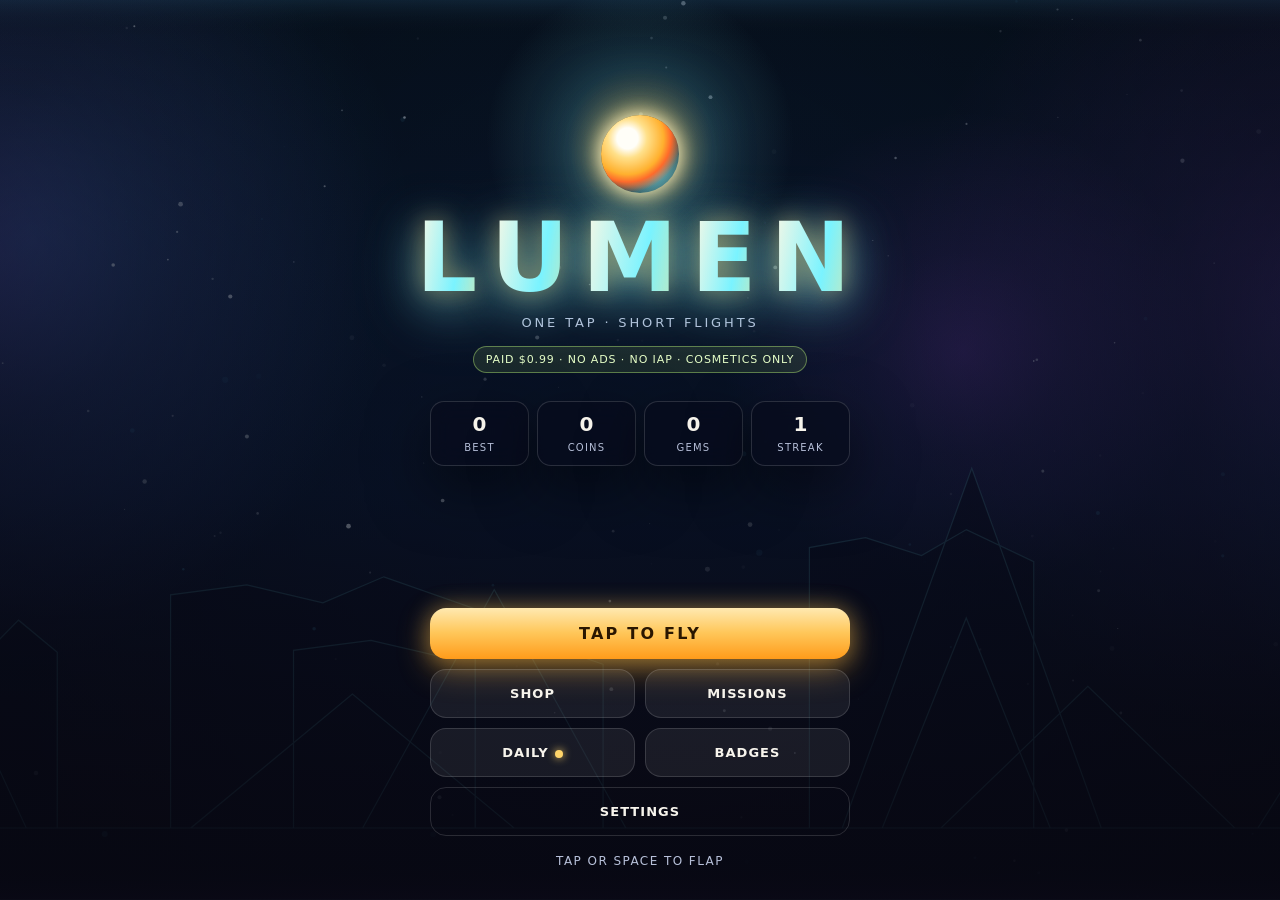
==== commit 00c58b0b: "Easier opening, color zones and more effects Co-authored-by: fred123-eng <fred123-eng@users.noreply." ====
--- a/Lumen.html
+++ b/Lumen.html
@@ -1399,22 +1399,64 @@
   function isFrenzy() {
     return state.combo >= 8 || state.mulT > 0;
   }
+  const COLOR_ZONES = [
+    { name: "Tide", sky0: "#071422", sky1: "#0a1a36", sky2: "#120814",
+      nebA: [40, 180, 255], nebB: [170, 80, 255], rim: "#7af3ff",
+      fillA: "#15284c", fillB: "#24386a", wash: "#5ad0ff",
+      hazeTop: "rgba(90,190,255,0.16)", hazeBot: "rgba(160,80,220,0.13)" },
+    { name: "Aurora", sky0: "#041816", sky1: "#062a22", sky2: "#07140e",
+      nebA: [40, 255, 170], nebB: [30, 220, 255], rim: "#5fffd0",
+      fillA: "#0e3a32", fillB: "#1a5a4a", wash: "#3effc0",
+      hazeTop: "rgba(80,255,200,0.16)", hazeBot: "rgba(30,200,220,0.13)" },
+    { name: "Orchid", sky0: "#16081c", sky1: "#241032", sky2: "#140814",
+      nebA: [255, 70, 190], nebB: [150, 70, 255], rim: "#ff6ad5",
+      fillA: "#3a1548", fillB: "#5a2080", wash: "#ff7ae0",
+      hazeTop: "rgba(255,100,210,0.16)", hazeBot: "rgba(150,70,255,0.14)" },
+    { name: "Sunset", sky0: "#1a0c08", sky1: "#2c1410", sky2: "#18080c",
+      nebA: [255, 130, 50], nebB: [255, 70, 130], rim: "#ff9a5a",
+      fillA: "#4a2018", fillB: "#6a2830", wash: "#ff8a4a",
+      hazeTop: "rgba(255,140,70,0.17)", hazeBot: "rgba(255,70,130,0.14)" },
+    { name: "Electric", sky0: "#06101c", sky1: "#0a1a32", sky2: "#080c18",
+      nebA: [50, 130, 255], nebB: [80, 255, 255], rim: "#4dc8ff",
+      fillA: "#123050", fillB: "#1a4080", wash: "#5ad0ff",
+      hazeTop: "rgba(80,180,255,0.17)", hazeBot: "rgba(80,255,255,0.12)" }
+  ];
+  const ZONE_SPAN = 12;
+
+  function lerpRgb(a, b, t) {
+    return [
+      (a[0] + (b[0] - a[0]) * t) | 0,
+      (a[1] + (b[1] - a[1]) * t) | 0,
+      (a[2] + (b[2] - a[2]) * t) | 0
+    ];
+  }
+
   function themeAt() {
-    const t = Math.min(1, (state.score || 0) / 40);
+    const score = state.score || 0;
     const frenzy = isFrenzy();
     state.frenzy = frenzy;
+    const span = frenzy ? ZONE_SPAN * 0.45 : ZONE_SPAN;
+    const x = score / span + (frenzy ? state.t * 0.35 : 0);
+    const i = Math.floor(x) % COLOR_ZONES.length;
+    const j = (i + 1) % COLOR_ZONES.length;
+    let f = x - Math.floor(x);
+    f = f * f * (3 - 2 * f);
+    const A = COLOR_ZONES[i], B = COLOR_ZONES[j];
+    const t = frenzy ? 1 : Math.min(1, score / 58);
     return {
       t, frenzy,
-      sky0: lerpColor("#071422", frenzy ? "#220816" : "#140a2c", t),
-      sky1: lerpColor("#0a1a36", frenzy ? "#2c0a24" : "#1a1240", t),
-      sky2: lerpColor("#120814", frenzy ? "#2a0810" : "#1c0a22", t),
-      nebA: frenzy ? [255, 70, 140] : [50, 190, 255],
-      nebB: frenzy ? [255, 170, 50] : [210, 80, 255],
-      rim: lerpColor("#7af3ff", "#ff5a4a", frenzy ? 1 : t),
-      fillA: lerpColor("#15284c", "#3a1830", frenzy ? 1 : t),
-      fillB: lerpColor("#24386a", "#4a2040", frenzy ? 1 : t),
-      hazeTop: frenzy ? "rgba(255,120,90,0.16)" : "rgba(90,190,255,0.14)",
-      hazeBot: frenzy ? "rgba(255,70,90,0.22)" : "rgba(180,70,200,0.14)"
+      zone: A.name,
+      sky0: lerpColor(A.sky0, frenzy ? "#220816" : B.sky0, frenzy ? 0.55 : f),
+      sky1: lerpColor(A.sky1, frenzy ? "#2c0a24" : B.sky1, frenzy ? 0.55 : f),
+      sky2: lerpColor(A.sky2, frenzy ? "#2a0810" : B.sky2, frenzy ? 0.55 : f),
+      nebA: frenzy ? lerpRgb([255, 70, 140], B.nebA, 0.35) : lerpRgb(A.nebA, B.nebA, f),
+      nebB: frenzy ? lerpRgb([255, 170, 50], B.nebB, 0.35) : lerpRgb(A.nebB, B.nebB, f),
+      rim: lerpColor(A.rim, frenzy ? "#ff5a4a" : B.rim, frenzy ? 0.7 : f),
+      fillA: lerpColor(A.fillA, frenzy ? "#3a1830" : B.fillA, frenzy ? 0.6 : f),
+      fillB: lerpColor(A.fillB, frenzy ? "#4a2040" : B.fillB, frenzy ? 0.6 : f),
+      wash: lerpColor(A.wash, frenzy ? "#ff8a5a" : B.wash, frenzy ? 0.5 : f),
+      hazeTop: frenzy ? "rgba(255,120,90,0.16)" : A.hazeTop,
+      hazeBot: frenzy ? "rgba(255,70,90,0.22)" : A.hazeBot
     };
   }
 
@@ -1469,14 +1511,16 @@
   }
 
   const R = 14;
-  const GRAVITY = 1950;
-  const FLAP = -460;
-  const MAX_FALL = 980;
-  const MAX_RISE = -760;
+  const GRAVITY = 1280;
+  const FLAP = -360;
+  const MAX_FALL = 700;
+  const MAX_RISE = -560;
   const GATE_W = 58;
-  const NEAR = 11;
+  const NEAR = 13;
+  const HIT = 0.74;
 
   function pR() { return R * (state.scale || 1); }
+  function hitR() { return pR() * HIT; }
 
   function refreshScale() {
     if (state.giantT > 0) state.scale = 1.55;
@@ -1518,6 +1562,10 @@
     sfx.rare();
     pulseChroma(0.6);
     vibrate([15, 25, 15]);
+    colorFlash(meta.color, 0.55);
+    sparkles(state.playerX, state.playerY, 10, meta.color);
+    ringBurst(state.playerX, state.playerY, meta.color);
+    streaks(state.playerX, state.playerY, meta.color);
     return meta;
   }
 
@@ -1571,16 +1619,20 @@
     bossBanner: 0,
     chestLoot: null,
     chestOpened: false,
-    tallyDone: false
+    tallyDone: false,
+    graceT: 0,
+    graceShield: 0,
+    flashColor: "#ffffff"
   };
 
   function difficulty(score) {
-    const t = Math.min(1, score / 36);
+    const t = Math.min(1, score / 58);
     const ease = t * t * (3 - 2 * t);
-    const speed = 240 + 200 * ease + Math.max(0, score - 36) * 3.2;
-    let gap = 214 - 90 * Math.min(1, score / 28);
-    gap = Math.max(116, gap);
-    const spacing = 300 - 30 * ease;
+    const speed = 195 + 195 * ease + Math.max(0, score - 58) * 3.4;
+    let gap = 268 - 148 * ease;
+    if (score < 12) gap = Math.max(gap, 252);
+    gap = Math.max(118, gap);
+    const spacing = 330 - 40 * ease;
     return { speed, gap, spacing };
   }
 
@@ -1634,6 +1686,9 @@
     state.chestOpened = false;
     state.tallyDone = false;
     state.holdY = 0;
+    state.graceT = 0;
+    state.graceShield = 0;
+    state.flashColor = "#ffffff";
     if (state.overTimer) { clearTimeout(state.overTimer); state.overTimer = 0; }
     state.tallyGen = (state.tallyGen || 0) + 1;
     $("score").textContent = "0";
@@ -1650,6 +1705,9 @@
     $("hud").classList.remove("hidden");
     resetRun();
     state.mode = "playing";
+    state.shield = 1;
+    state.graceT = 3.2;
+    state.graceShield = 1;
     setPlayInput(true);
     spawnAhead();
     if (flapNow) flap();
@@ -1669,8 +1727,8 @@
       const hi = H - margin - gap / 2;
       const prevY = state.gates.length ? state.gates[state.gates.length - 1].y : H * 0.48;
       // Early gates stay near the last opening so the first seconds feel fair, then wander more.
-      const ease = Math.min(1, state.gates.length / 8);
-      const maxStep = 70 + 90 * ease;
+      const ease = Math.min(1, state.gates.length / 18);
+      const maxStep = 44 + 70 * ease;
       let gy = prevY + (Math.random() * 2 - 1) * maxStep;
       gy = Math.max(lo, Math.min(hi, gy));
       const idx = state.gates.length;
@@ -1692,9 +1750,11 @@
         spinner: null
       };
       if (wantBoss) {
+        const firstBoss = state.runBosses === 0 && state.nextBossAt <= 20;
         gate.boss = true;
-        gate.moveAmp = 36;
-        gate.moveSpd = 1.35;
+        gate.gap = d.gap + (firstBoss ? 64 : 36) + (breath ? 16 : 0);
+        gate.moveAmp = firstBoss ? 14 : 36;
+        gate.moveSpd = firstBoss ? 0.7 : 1.35;
         state.nextBossAt += 20;
         state.bossBanner = 3.2;
         state.enemies.push({
@@ -1702,47 +1762,49 @@
           x: gate.x + gate.w * 0.5 + 18,
           y: gy,
           homeX: gate.x + gate.w * 0.5 + 18,
-          r: 24,
+          r: firstBoss ? 20 : 24,
           ang: 0,
-          spd: 1.7,
-          orbit: 50,
-          hp: 3,
+          spd: firstBoss ? 1.1 : 1.7,
+          orbit: firstBoss ? 34 : 50,
+          hp: firstBoss ? 2 : 3,
           dead: false,
           boss: true,
           gate: gate
         });
-        // two smaller orbiters
-        for (let k = 0; k < 2; k++) {
-          state.enemies.push({
-            kind: "drone",
-            x: gate.x + 40,
-            y: gy,
-            r: 10,
-            ang: k * Math.PI,
-            spd: 2.1,
-            orbit: 70,
-            dead: false,
-            boss: true,
-            gate: gate
-          });
+        if (!firstBoss) {
+          for (let k = 0; k < 2; k++) {
+            state.enemies.push({
+              kind: "drone",
+              x: gate.x + 40,
+              y: gy,
+              r: 10,
+              ang: k * Math.PI,
+              spd: 2.1,
+              orbit: 70,
+              dead: false,
+              boss: true,
+              gate: gate
+            });
+          }
         }
-      } else if (idx > 4) {
-        if (Math.random() < 0.38) {
-          gate.moveAmp = 22 + Math.random() * 28;
-          gate.moveSpd = 1.15 + Math.random() * 1.2;
+      } else if (state.score >= 15) {
+        const late = Math.min(1, (state.score - 15) / 28);
+        if (Math.random() < 0.20 + 0.24 * late) {
+          gate.moveAmp = 14 + Math.random() * (16 + 18 * late);
+          gate.moveSpd = 0.85 + Math.random() * (0.7 + 0.7 * late);
         }
-        if (Math.random() < 0.32) {
-          gate.spinner = { r: 8, ang: Math.random() * Math.PI * 2, spd: (Math.random() < 0.5 ? -1 : 1) * (1.8 + Math.random() * 1.4) };
+        if (Math.random() < 0.14 + 0.22 * late) {
+          gate.spinner = { r: 8, ang: Math.random() * Math.PI * 2, spd: (Math.random() < 0.5 ? -1 : 1) * (1.2 + Math.random() * (1.0 + 0.6 * late)) };
         }
-        if (idx > 6 && Math.random() < 0.36) {
+        if (state.score >= 18 && Math.random() < 0.16 + 0.24 * late) {
           state.enemies.push({
             kind: "drone",
             x: gate.x + gate.w + 20,
             y: gy,
             r: 11,
             ang: Math.random() * Math.PI * 2,
-            spd: 1.5 + Math.random(),
-            orbit: 28 + Math.random() * 16,
+            spd: 1.2 + Math.random() * (0.6 + 0.8 * late),
+            orbit: 24 + Math.random() * (12 + 10 * late),
             dead: false,
             boss: false,
             gate: gate
@@ -1801,6 +1863,7 @@
   }
 
   function burst(x, y, n, color, speed, life) {
+    if (state.particles.length > 400) n = Math.min(n, 4);
     for (let i = 0; i < n; i++) {
       const a = Math.random() * Math.PI * 2;
       const s = speed * (0.3 + Math.random());
@@ -1817,6 +1880,69 @@
     }
   }
 
+  function colorFlash(color, amt) {
+    state.flash = Math.max(state.flash, amt || 0.55);
+    state.flashColor = color || "#ffffff";
+    pulseChroma((amt || 0.55) * 0.85);
+  }
+
+  function sparkles(x, y, n, color) {
+    if (gfx.q < 1) return;
+    n = gfx.q < 2 ? Math.min(n, 6) : n;
+    for (let i = 0; i < n; i++) {
+      const a = Math.random() * Math.PI * 2;
+      const s = 40 + Math.random() * 140;
+      state.particles.push({
+        x, y, vx: Math.cos(a) * s, vy: Math.sin(a) * s,
+        life: 280 + Math.random() * 220, max: 500,
+        r: 1.2 + Math.random() * 2.2, color, g: 40, shape: "spark"
+      });
+    }
+  }
+
+  function ringBurst(x, y, color) {
+    if (gfx.q < 1) return;
+    state.particles.push({
+      x, y, vx: 0, vy: 0, life: 420, max: 420, r: 8, grow: 90,
+      color, g: 0, shape: "ring"
+    });
+  }
+
+  function shockwave(x, y, color) {
+    if (gfx.q < 2) { ringBurst(x, y, color); return; }
+    state.particles.push({
+      x, y, vx: 0, vy: 0, life: 500, max: 500, r: 12, grow: 140,
+      color, g: 0, shape: "shock"
+    });
+  }
+
+  function streaks(x, y, color) {
+    if (gfx.q < 1) return;
+    const n = gfx.q >= 2 ? 6 : 3;
+    for (let i = 0; i < n; i++) {
+      const a = Math.random() * Math.PI * 2;
+      const s = 180 + Math.random() * 220;
+      state.particles.push({
+        x, y, vx: Math.cos(a) * s, vy: Math.sin(a) * s,
+        life: 220 + Math.random() * 160, max: 380,
+        r: 2, color, g: 0, shape: "streak", ang: a
+      });
+    }
+  }
+
+  function fireworks(x, y) {
+    if (gfx.q < 1) { burst(x, y, 12, "#ffd56a", 220, 400); return; }
+    const hues = [0, 40, 120, 190, 280, 320];
+    for (let i = 0; i < hues.length; i++) {
+      const col = hsl(hues[i] + state.t * 20, 90, 62);
+      burst(x, y, gfx.q >= 2 ? 8 : 4, col, 280, 520);
+      sparkles(x, y, 4, col);
+    }
+    ringBurst(x, y, "#fff6d4");
+    shockwave(x, y, "#7af3ff");
+    colorFlash("#fff4c8", 0.7);
+  }
+
   function floatText(text, x, y, color) {
     state.texts.push({ text, x, y, color: color || "#fff", life: 700, max: 700, vy: -40 });
   }
@@ -1828,7 +1954,7 @@
     if (state.particles.length > 380) return;
     const ghostEvery = gfx.q >= 2 ? 24 : 36;
     if (gfx.q >= 1 && (state.t * 1000 | 0) % ghostEvery < 16) {
-      state.ghosts.push({ x: px, y: py, life: 340, max: 340, color: state.phaseT > 0 ? "#b8f3ff" : sk.glow, r: pR() });
+      state.ghosts.push({ x: px, y: py, life: 340, max: 340, color: state.phaseT > 0 ? "#b8f3ff" : hsl((state.t * 180) % 360, 80, 62), r: pR() });
     }
     if (tr === "ghost") {
       if ((state.t * 1000 | 0) % 40 < 20) {
@@ -1841,10 +1967,10 @@
     for (let i = 0; i < n; i++) {
       const a = Math.PI + (Math.random() - 0.5) * (tr === "ribbon" ? 0.4 : 0.9);
       const spd = tr === "comet" ? 80 : 40;
-      let color = sk.mid;
-      if (tr === "fire") color = Math.random() < 0.5 ? "#ff6a2a" : "#ffc75a";
-      if (tr === "stardust") color = Math.random() < 0.5 ? "#fff" : sk.core;
-      if (sk.prism) color = hsl((state.t * 120 + i * 40) % 360, 80, 65);
+      let color = hsl((state.t * 180 + i * 55 + state.playerY * 0.5) % 360, 85, 64);
+      if (tr === "fire") color = Math.random() < 0.5 ? "#ff6a2a" : hsl((20 + Math.random() * 40) % 360, 95, 60);
+      if (tr === "stardust") color = Math.random() < 0.4 ? "#fff" : color;
+      if (sk.prism) color = hsl((state.t * 220 + i * 40) % 360, 90, 66);
       state.particles.push({
         x: px + Math.cos(a) * 6,
         y: py + (Math.random() - 0.5) * 8,
@@ -1879,11 +2005,22 @@
     if (isFrenzy()) pulseChroma(0.35);
     sfx.gate(state.combo);
     vibrate(10);
-    burst(g.x, state.playerY, 10, skin().core, 140, 280);
-    const topDist = Math.abs((state.playerY - R) - (g.y - g.gap / 2));
-    const botDist = Math.abs((state.playerY + R) - (g.y + g.gap / 2));
+    const th = themeAt();
+    burst(g.x, state.playerY, 10, th.rim, 140, 280);
+    sparkles(state.playerX, state.playerY, 5, th.wash);
+    if (state.combo === 5 || state.combo === 8 || state.combo === 12) {
+      ringBurst(state.playerX, state.playerY, th.rim);
+      colorFlash(th.wash, 0.4);
+    }
+    if (state.score === 10 || state.score === 20 || state.score === 30 || state.score === 50 || state.score === 75) {
+      fireworks(state.playerX, state.playerY);
+      toast(state.score + "!");
+    }
+    const hr = hitR();
+    const topDist = Math.abs((state.playerY - hr) - (g.y - g.gap / 2));
+    const botDist = Math.abs((state.playerY + hr) - (g.y + g.gap / 2));
     const edge = Math.min(topDist, botDist);
-    if (edge < NEAR + R * 0.15) {
+    if (edge < NEAR + hr * 0.15) {
       registerNearMiss(g, false);
     }
     if (state.combo === 5 || state.combo === 8 || state.combo === 12) {
@@ -1936,6 +2073,8 @@
       sfx.coin();
       vibrate(12);
       burst(p.x, p.y, 8, "#ffc75a", 120, 260);
+      sparkles(p.x, p.y, 5, "#ffe08a");
+      colorFlash("#ffd56a", 0.28);
       addMissionProgress("coins15", n);
       addMissionProgress("coins25", n);
     } else if (p.kind === "gem") {
@@ -1945,6 +2084,9 @@
       sfx.gem();
       vibrate([10, 20, 10]);
       burst(p.x, p.y, 12, "#6ef0ff", 150, 320);
+      sparkles(p.x, p.y, 7, "#b8f3ff");
+      ringBurst(p.x, p.y, "#7af3ff");
+      colorFlash("#7af3ff", 0.4);
       addMissionProgress("gems2", 1);
     } else if (POWER_META[p.kind]) {
       applyPower(p.kind);
@@ -1954,7 +2096,7 @@
 
   function hitTestPlayerGate(g) {
     if (g.shattered) return false;
-    const rad = pR();
+    const rad = hitR();
     const px = state.playerX, py = state.playerY;
     const left = g.x, right = g.x + g.w;
     if (px + rad < left || px - rad > right) return false;
@@ -1975,7 +2117,8 @@
   function almostCleared(g) {
     const top = g.y - g.gap / 2;
     const bot = g.y + g.gap / 2;
-    const overshoot = state.playerY < g.y ? (state.playerY + R) - top : bot - (state.playerY - R);
+    const rad = hitR();
+    const overshoot = state.playerY < g.y ? (state.playerY + rad) - top : bot - (state.playerY - rad);
     return overshoot > -4 && overshoot < 22;
   }
 
@@ -1983,6 +2126,7 @@
     if (state.mode !== "playing") return;
     if (state.shield) {
       state.shield = 0;
+      state.graceShield = 0;
       state.vy = FLAP * 0.7;
       burst(state.playerX, state.playerY, 22, "#ffffff", 260, 400);
       toast("Shield saved you!");
@@ -2486,13 +2630,21 @@
       state.rainT = Math.max(0, state.rainT - dt);
       state.blastT = Math.max(0, state.blastT - dt);
       state.bossBanner = Math.max(0, state.bossBanner - dt);
+      if (state.graceT > 0) {
+        state.graceT = Math.max(0, state.graceT - dt);
+        if (state.graceT === 0 && state.graceShield) {
+          if (state.shield) state.shield = 0;
+          state.graceShield = 0;
+        }
+      }
       refreshScale();
       state.squash += (1 - state.squash) * Math.min(1, dt * 10);
       emitTrail(dt);
       spawnAhead();
       tickWorldHazards(wdt, dt);
 
-      const rad = pR();
+      const rad = hitR();
+      const grabR = pR() + 3;
       const invuln = state.phaseT > 0;
       if (state.playerY - rad < 8 || state.playerY + rad > H - 8) {
         if (invuln) state.playerY = Math.max(rad + 8, Math.min(H - rad - 8, state.playerY));
@@ -2525,7 +2677,7 @@
           p.x += (dx / dist) * pull * dt;
           p.y += (dy / dist) * pull * dt;
         }
-        if (circleHit(state.playerX, state.playerY, rad, p.x, p.y, p.r + 2)) collect(p);
+        if (circleHit(state.playerX, state.playerY, grabR, p.x, p.y, p.r + 2)) collect(p);
       }
     }
 
@@ -2540,6 +2692,7 @@
       p.vy += (p.g || 0) * dt;
       p.x += p.vx * dt;
       p.y += p.vy * dt;
+      if (p.grow) p.r += p.grow * dt;
     }
     if (state.particles.length > 420) state.particles.splice(0, state.particles.length - 420);
     state.particles = state.particles.filter((p) => p.life > 0);
@@ -2632,7 +2785,7 @@
 
     // Crystal / city silhouettes
     const baseY = H * 0.92;
-    ctx.fillStyle = th.frenzy ? "rgba(40,8,18,0.55)" : "rgba(8,12,32,0.55)";
+    ctx.fillStyle = th.frenzy ? "rgba(40,8,18,0.55)" : "rgba(8,12,32,0.58)";
     ctx.beginPath();
     ctx.moveTo(-20, H);
     for (let i = 0; i < gfx.sil.length; i++) {
@@ -2658,9 +2811,11 @@
     ctx.closePath();
     ctx.fill();
     // faint rim light on skyline
-    ctx.strokeStyle = th.frenzy ? "rgba(255,120,90,0.18)" : "rgba(122,243,255,0.12)";
+    ctx.strokeStyle = th.frenzy ? "rgba(255,120,90,0.18)" : th.rim;
+    ctx.globalAlpha = 0.28;
     ctx.lineWidth = 1.2;
     ctx.stroke();
+    ctx.globalAlpha = 1;
 
     // Ambient motes
     if (gfx.q >= 1) {
@@ -2669,7 +2824,7 @@
         const y = wrapX(m.y * H + state.t * m.vy, H + 20) - 10;
         const x = wrapX(m.x * W * 2 - cam * m.p, W + 20) - 10;
         ctx.globalAlpha = m.a * (0.6 + 0.4 * Math.sin(state.t * 1.4 + m.tw));
-        ctx.fillStyle = th.frenzy ? "#ffc08a" : "#cfe9ff";
+        ctx.fillStyle = th.frenzy ? "#ffc08a" : th.wash;
         ctx.beginPath();
         ctx.arc(x, y, m.r, 0, Math.PI * 2);
         ctx.fill();
@@ -2800,7 +2955,16 @@
     const sk = skin();
     ctx.save();
     ctx.globalCompositeOperation = "lighter";
-    const lightR = 150 + (th.frenzy ? 40 : 0) + (state.blastT > 0 ? 20 : 0);
+    const lightR = 170 + (th.frenzy ? 50 : 0) + (state.blastT > 0 ? 24 : 0);
+    const washR = lightR + 90;
+    const wash = ctx.createRadialGradient(px, py, 8, px, py, washR);
+    const washHex = (th.wash && th.wash[0] === "#") ? th.wash : "#5ad0ff";
+    const washCol = th.wash && th.wash[0] === "r" ? th.wash.replace("rgb(", "rgba(").replace(")", ",0.22)") : null;
+    wash.addColorStop(0, washCol || (th.wash && th.wash[0] === "#" ? rgbaHex(th.wash, th.frenzy ? 0.28 : 0.18) : "rgba(90,210,255,0.18)"));
+    wash.addColorStop(0.45, washCol ? th.wash.replace("rgb(", "rgba(").replace(")", ",0.08)") : (th.wash && th.wash[0] === "#" ? rgbaHex(th.wash, 0.07) : "rgba(90,210,255,0.07)"));
+    wash.addColorStop(1, "rgba(0,0,0,0)");
+    ctx.fillStyle = wash;
+    ctx.fillRect(px - washR, py - washR, washR * 2, washR * 2);
     const lg = ctx.createRadialGradient(px, py, 6, px, py, lightR);
     lg.addColorStop(0, rgbaHex(sk.core, th.frenzy ? 0.32 : 0.22));
     lg.addColorStop(0.35, rgbaHex(sk.mid, 0.12));
@@ -2830,16 +2994,47 @@
     for (let i = 0; i < state.particles.length; i++) {
       const p = state.particles[i];
       const a = Math.max(0, p.life / p.max);
+      const x = p.x - cam, y = p.y;
       ctx.globalAlpha = a;
+      ctx.strokeStyle = p.color;
       ctx.fillStyle = p.color;
-      if (p.pixel) ctx.fillRect(p.x - cam - p.r, p.y - p.r, p.r * 2, p.r * 2);
+      if (p.shape === "ring" || p.shape === "shock") {
+        ctx.globalCompositeOperation = "lighter";
+        ctx.lineWidth = p.shape === "shock" ? 3.2 : 2;
+        ctx.beginPath();
+        ctx.arc(x, y, Math.max(2, p.r), 0, Math.PI * 2);
+        ctx.stroke();
+        ctx.globalCompositeOperation = "source-over";
+      } else if (p.shape === "streak") {
+        ctx.globalCompositeOperation = "lighter";
+        ctx.lineWidth = 2;
+        const len = 10 + (1 - a) * 8;
+        const ang = p.ang || Math.atan2(p.vy, p.vx);
+        ctx.beginPath();
+        ctx.moveTo(x, y);
+        ctx.lineTo(x - Math.cos(ang) * len, y - Math.sin(ang) * len);
+        ctx.stroke();
+        ctx.globalCompositeOperation = "source-over";
+      } else if (p.shape === "spark") {
+        ctx.globalCompositeOperation = "lighter";
+        const r = p.r * (0.7 + 0.6 * a);
+        ctx.beginPath();
+        ctx.moveTo(x, y - r * 2.2);
+        ctx.lineTo(x + r * 0.4, y);
+        ctx.lineTo(x, y + r * 2.2);
+        ctx.lineTo(x - r * 0.4, y);
+        ctx.closePath();
+        ctx.fill();
+        ctx.globalCompositeOperation = "source-over";
+      } else if (p.pixel) ctx.fillRect(x - p.r, y - p.r, p.r * 2, p.r * 2);
       else {
         ctx.beginPath();
-        ctx.arc(p.x - cam, p.y, p.r * (0.6 + 0.4 * a), 0, Math.PI * 2);
+        ctx.arc(x, y, p.r * (0.6 + 0.4 * a), 0, Math.PI * 2);
         ctx.fill();
       }
     }
     ctx.globalAlpha = 1;
+    ctx.globalCompositeOperation = "source-over";
 
     // Player
     {
@@ -3033,15 +3228,21 @@
       ctx.save();
       ctx.globalCompositeOperation = "screen";
       ctx.globalAlpha = Math.min(0.55, gfx.chroma);
-      ctx.fillStyle = "rgba(255, 50, 80, 0.35)";
+      ctx.fillStyle = "rgba(255, 80, 170, 0.32)";
       ctx.fillRect(-5 * gfx.chroma, 0, W, H);
-      ctx.fillStyle = "rgba(60, 220, 255, 0.3)";
+      ctx.fillStyle = "rgba(80, 255, 210, 0.28)";
       ctx.fillRect(5 * gfx.chroma, 0, W, H);
+      ctx.fillStyle = "rgba(80, 180, 255, 0.22)";
+      ctx.fillRect(0, -4 * gfx.chroma, W, H);
       ctx.restore();
     }
     if (state.flash > 0) {
-      ctx.fillStyle = "rgba(255,255,255," + (state.flash * 0.38).toFixed(3) + ")";
+      const fc = state.flashColor || "#ffffff";
+      ctx.globalCompositeOperation = "lighter";
+      if (fc[0] === "#") ctx.fillStyle = rgbaHex(fc, Math.min(0.42, state.flash * 0.4));
+      else ctx.fillStyle = "rgba(255,255,255," + (state.flash * 0.38).toFixed(3) + ")";
       ctx.fillRect(0, 0, W, H);
+      ctx.globalCompositeOperation = "source-over";
     }
 
     // Soft vignette for a cinematic finish
@@ -3203,7 +3404,18 @@
       const col = meta.color || "#fff";
       ctx.save();
       ctx.globalCompositeOperation = "lighter";
-      drawGlowCircle(x, y, 24 * pulse, col, 0.55);
+      drawGlowCircle(x, y, 26 * pulse, col, 0.6);
+      ctx.strokeStyle = col;
+      ctx.globalAlpha = 0.7;
+      ctx.lineWidth = 1.6;
+      ctx.beginPath();
+      ctx.arc(x, y, 13 + Math.sin(state.t * 6 + p.bob) * 2, 0, Math.PI * 2);
+      ctx.stroke();
+      const orb = state.t * 3 + p.bob;
+      ctx.beginPath();
+      ctx.arc(x + Math.cos(orb) * 12, y + Math.sin(orb) * 8, 2.2, 0, Math.PI * 2);
+      ctx.fillStyle = "#fff";
+      ctx.fill();
       ctx.restore();
       ctx.fillStyle = col;
       ctx.font = "800 18px sans-serif";
@@ -3706,7 +3918,7 @@
 
   window.__lumen = {
     save, state, startRun, persist, STORAGE_KEY, difficulty, nextUnlock, refreshDaily, showGameOver, gfx, isFrenzy, pulseChroma,
-    applyPower, poseForShot, rollChest, openChestScreen, revealChest, startTally, deservesChest
+    applyPower, poseForShot, rollChest, openChestScreen, revealChest, startTally, deservesChest, hitR, COLOR_ZONES
   };
 })();
 
